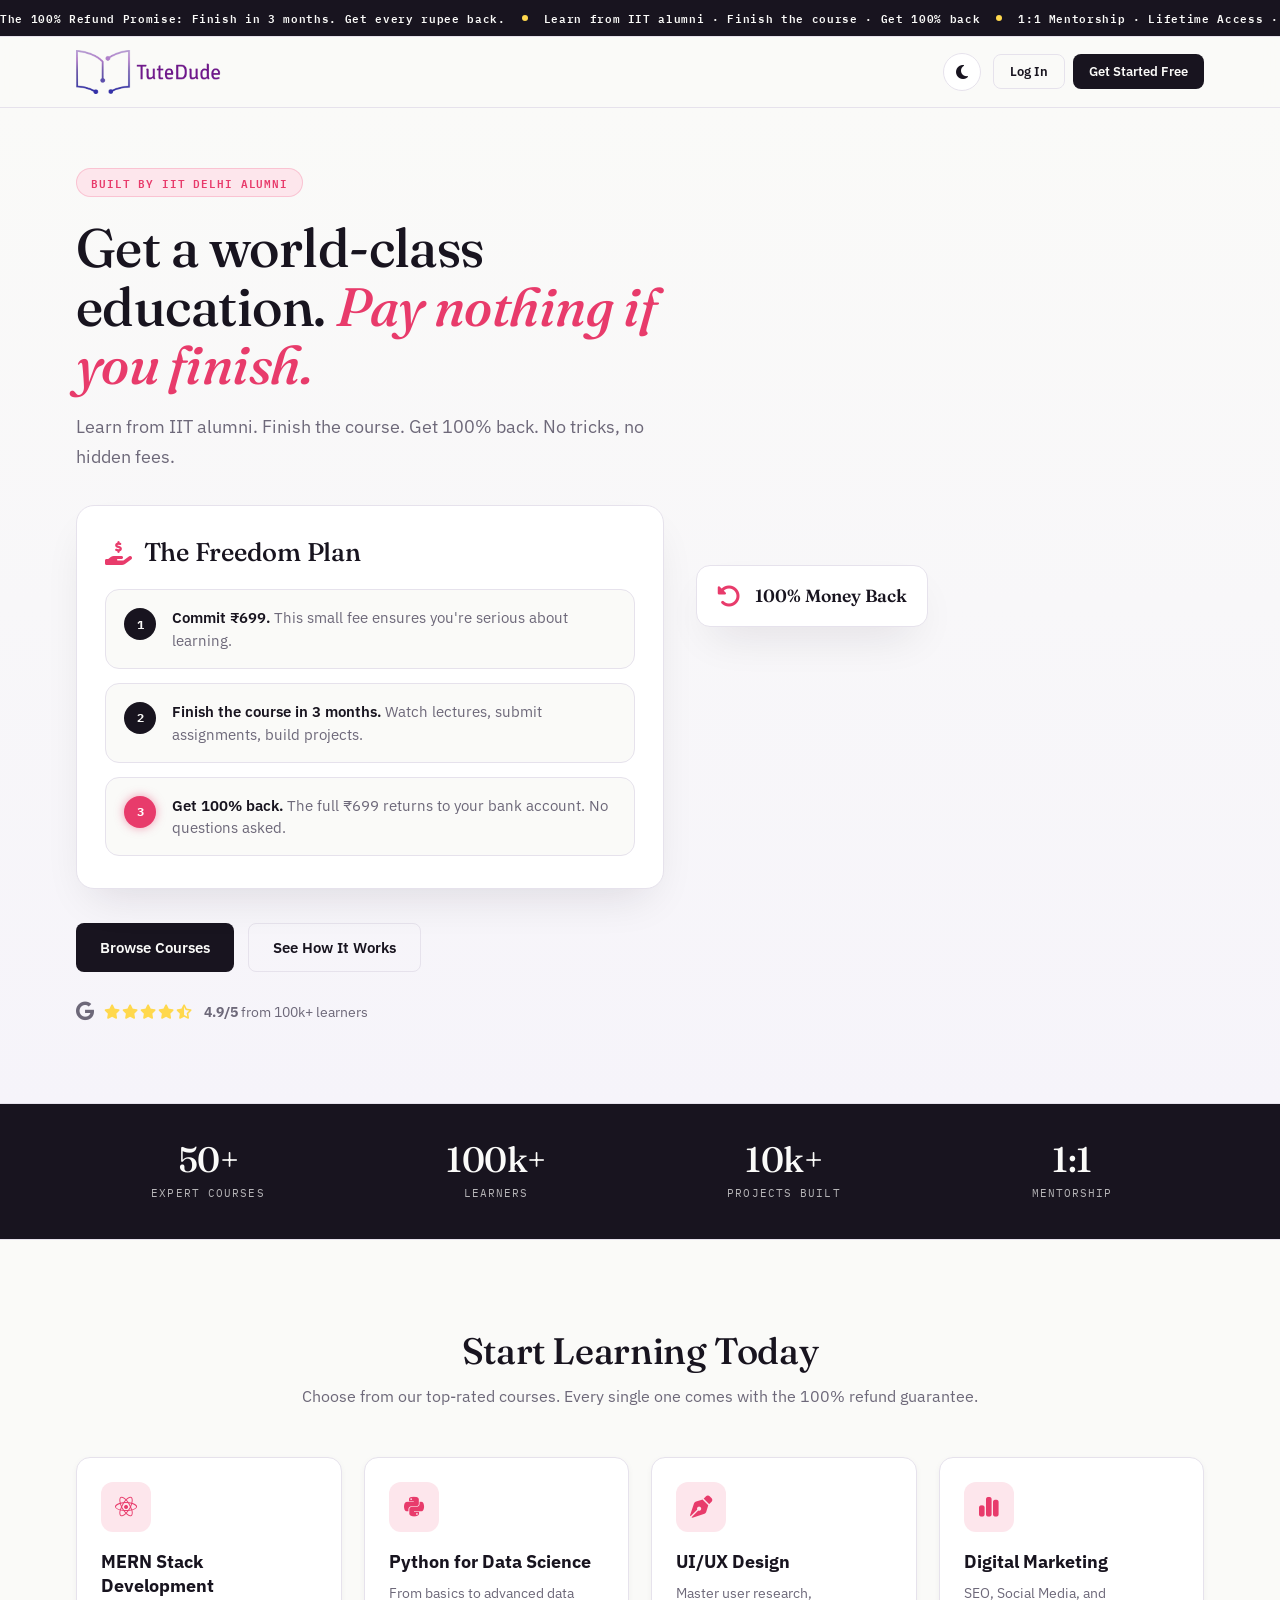
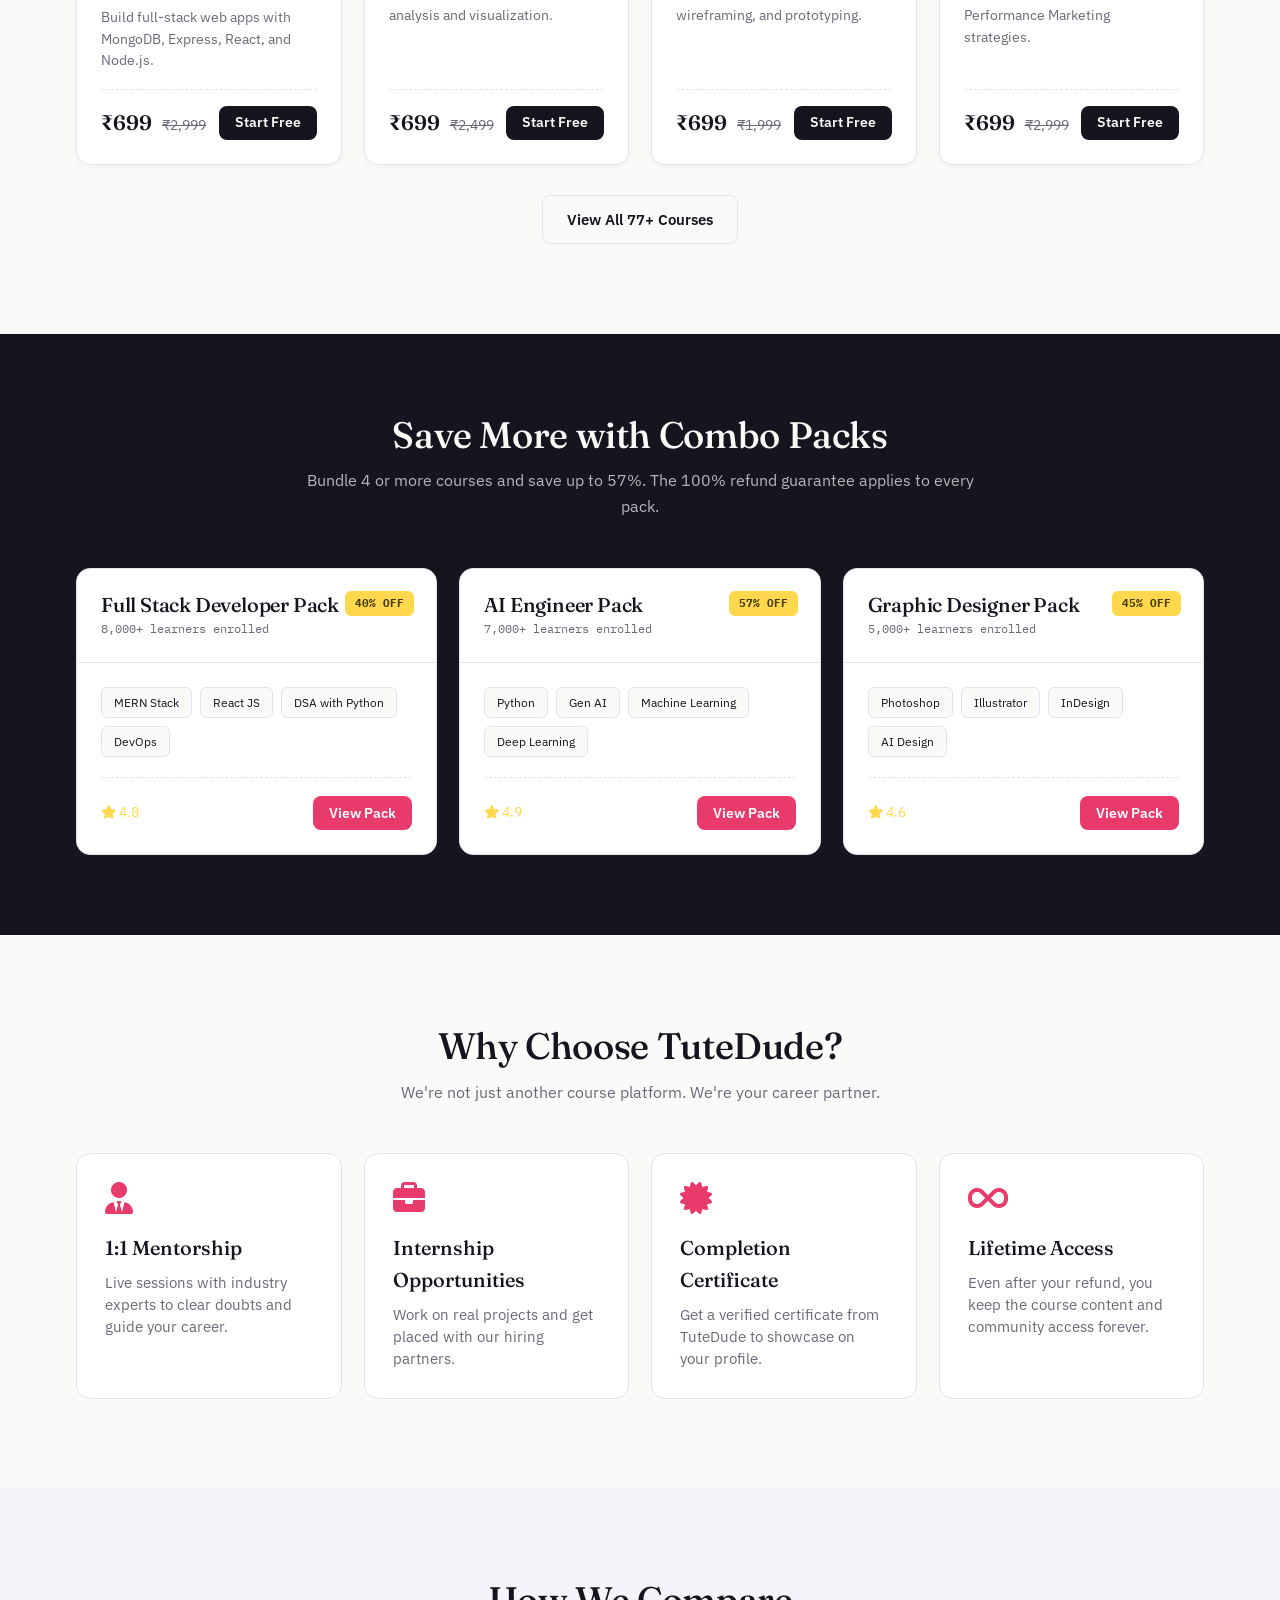
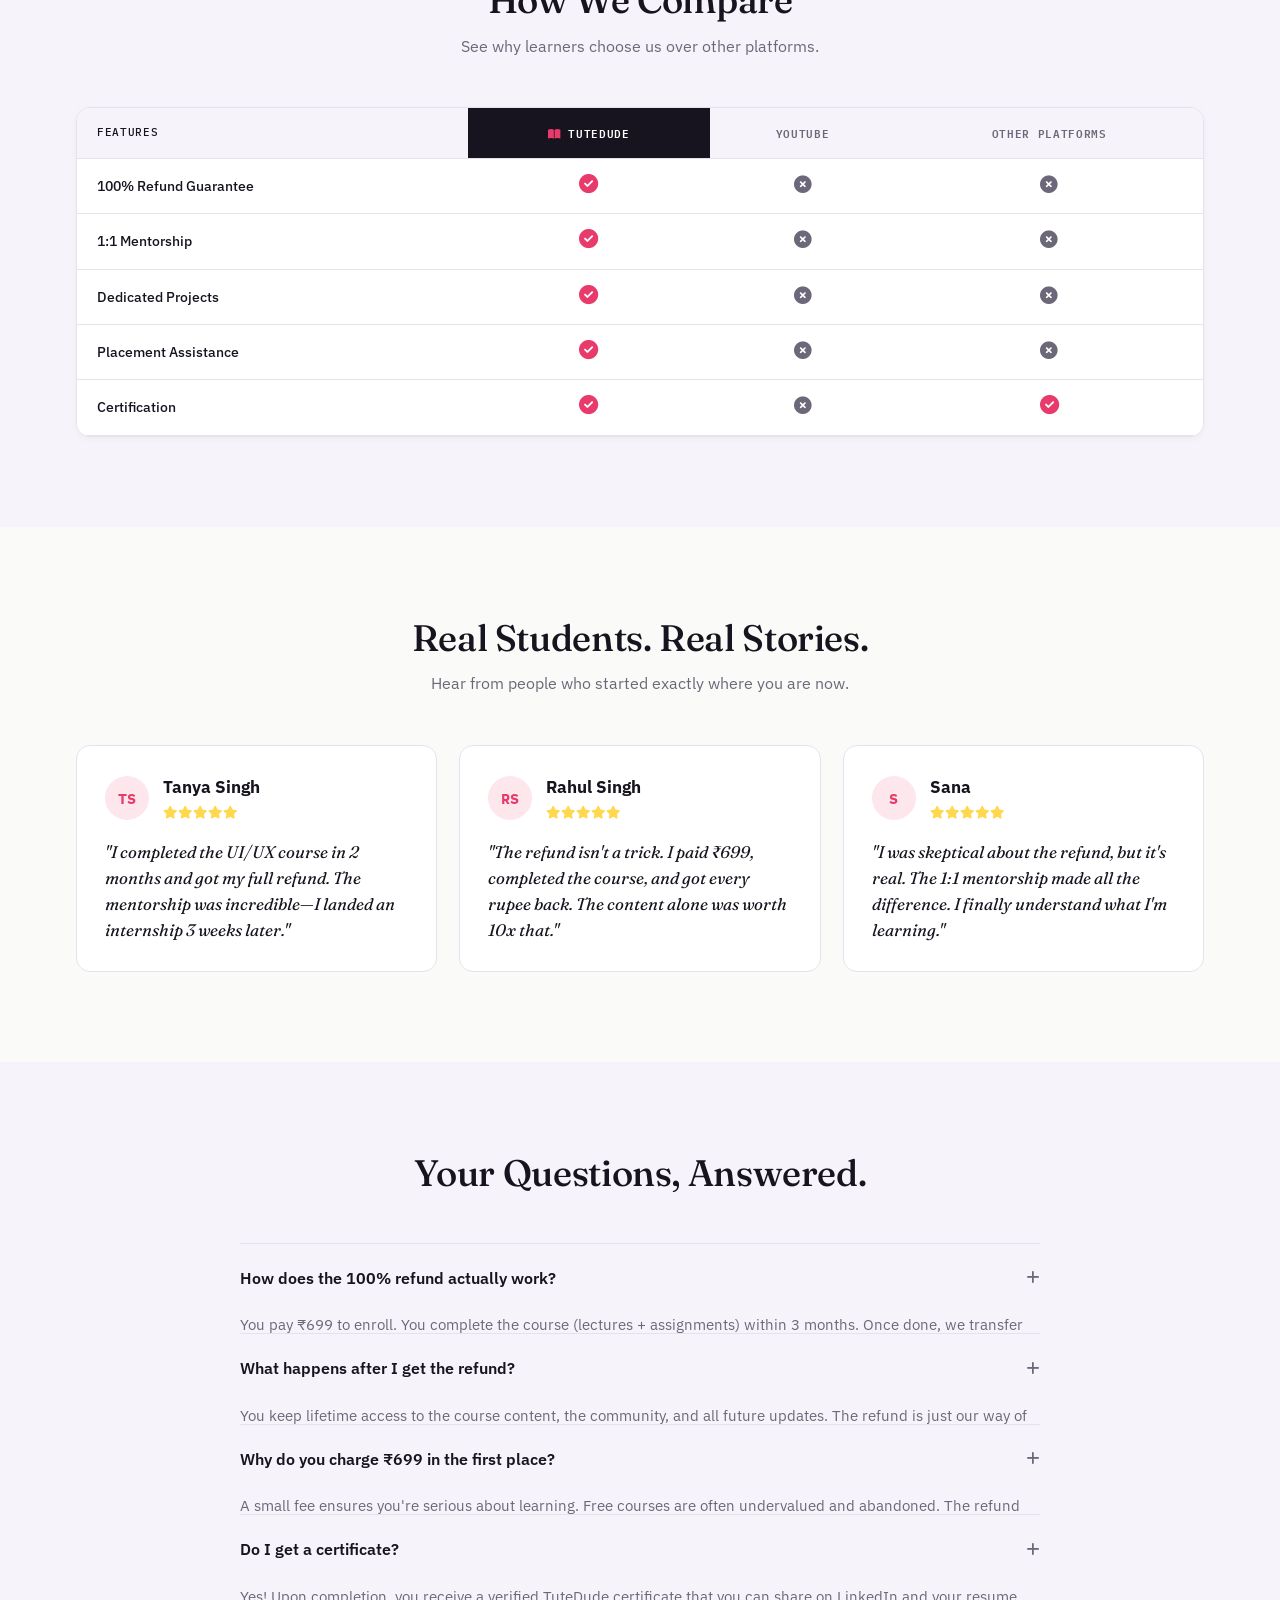
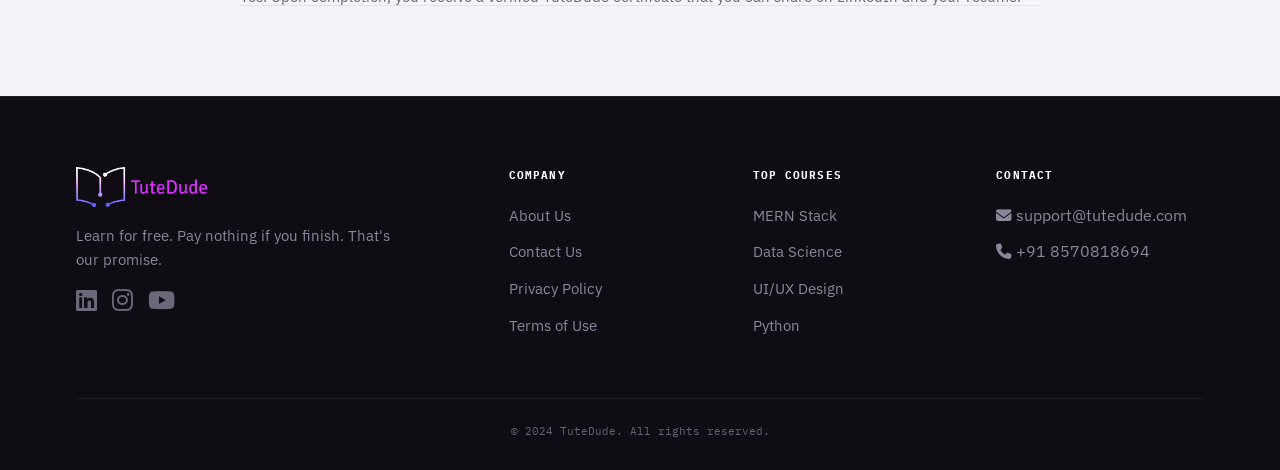
==== index.html @ 83e30b3d "update" ====
<!DOCTYPE html>
<html lang="en">
<head>
    <meta charset="UTF-8">
    <meta name="viewport" content="width=device-width, initial-scale=1.0">
    <title>TuteDude - Learn for Free. 100% Refund.</title>
    <script>
      (function(){
        var r = document.documentElement;
        var t = localStorage.getItem('theme');
        if (!t) t = matchMedia('(prefers-color-scheme: dark)').matches ? 'dark' : 'light';
        if (t === 'dark') r.setAttribute('data-theme','dark');
        r.style.colorScheme = t;
      })();
    </script>
    <link rel="preconnect" href="https://fonts.googleapis.com">
    <link rel="preconnect" href="https://fonts.gstatic.com" crossorigin>
    <link href="https://fonts.googleapis.com/css2?family=Fraunces:ital,opsz,wght@0,9..144,400;0,9..144,500;0,9..144,600;1,9..144,400&family=IBM+Plex+Mono:wght@400;500;600;700&family=IBM+Plex+Sans:wght@400;500;600;700&display=swap" rel="stylesheet">
    <link rel="stylesheet" href="https://cdnjs.cloudflare.com/ajax/libs/font-awesome/6.4.0/css/all.min.css">
    <link rel="stylesheet" href="style.css">
</head>
<body>

    <div class="top-bar">
        <div class="strip-track">
            <div class="strip-content">
                <span>The 100% Refund Promise: Finish in 3 months. Get every rupee back.</span>
                <span class="strip-dot"></span>
                <span>Learn from IIT alumni · Finish the course · Get 100% back</span>
                <span class="strip-dot"></span>
                <span>1:1 Mentorship · Lifetime Access · Verified Certificate</span>
                <span class="strip-dot"></span>
            </div>
            <div class="strip-content" aria-hidden="true">
                <span>The 100% Refund Promise: Finish in 3 months. Get every rupee back.</span>
                <span class="strip-dot"></span>
                <span>Learn from IIT alumni · Finish the course · Get 100% back</span>
                <span class="strip-dot"></span>
                <span>1:1 Mentorship · Lifetime Access · Verified Certificate</span>
                <span class="strip-dot"></span>
            </div>
        </div>
    </div>

    <header>
        <div class="container nav-container">
            <a href="index.html" class="logo" style="gap:0;padding:0;">
                <img src="TD_Logo-1.png" alt="TuteDude" style="height:44px;width:auto;object-fit:contain;display:block;">
            </a>
            <div class="nav-actions">
                <button class="theme-toggle" id="themeToggle" aria-label="Toggle theme"><i class="fa-solid fa-moon"></i></button>
                <div id="authButtons" style="display: flex; gap: 8px;">
                    <button class="btn btn-ghost" id="loginBtn" style="padding: 8px 16px; font-size: 0.8rem; width: auto;">Log In</button>
                    <button class="btn btn-primary" id="signupBtn" style="padding: 8px 16px; font-size: 0.8rem; width: auto;">Get Started Free</button>
                </div>
                <div class="user-profile" id="userProfile">
                    <div class="user-avatar">JD</div>
                    <button class="btn btn-outline" id="logoutBtn" style="padding: 6px 12px; font-size: 0.8rem; width: auto;">Logout</button>
                </div>
            </div>
        </div>
    </header>

    <section class="hero">
        <div class="container hero-grid">
            <div class="hero-content">
                <span class="hero-badge">Built by IIT Delhi alumni</span>
                <h1>Get a world-class education. <span>Pay nothing if you finish.</span></h1>
                <p class="hero-subtext">Learn from IIT alumni. Finish the course. Get 100% back. No tricks, no hidden fees.</p>

                <div class="refund-promise-box">
                    <h3><i class="fa-solid fa-hand-holding-dollar"></i> The Freedom Plan</h3>
                    <div class="refund-steps">
                        <div class="refund-step">
                            <div class="step-icon">1</div>
                            <p><strong>Commit ₹699.</strong> This small fee ensures you're serious about learning.</p>
                        </div>
                        <div class="refund-step">
                            <div class="step-icon">2</div>
                            <p><strong>Finish the course in 3 months.</strong> Watch lectures, submit assignments, build projects.</p>
                        </div>
                        <div class="refund-step">
                            <div class="step-icon">3</div>
                            <p><strong>Get 100% back.</strong> The full ₹699 returns to your bank account. No questions asked.</p>
                        </div>
                    </div>
                </div>

                <div class="hero-cta-group">
                    <a href="courses.html" class="btn btn-primary">Browse Courses</a>
                    <a href="#how-it-works" class="btn btn-ghost">See How It Works</a>
                </div>

                <div class="hero-trust">
                    <i class="fa-brands fa-google" style="font-size: 1.2rem;"></i>
                    <span class="stars"><i class="fa-solid fa-star"></i><i class="fa-solid fa-star"></i><i class="fa-solid fa-star"></i><i class="fa-solid fa-star"></i><i class="fa-solid fa-star-half-stroke"></i></span>
                    <span><strong>4.9/5</strong> from 100k+ learners</span>
                </div>
            </div>
            <div class="hero-visual">
                <img src="https://images.unsplash.com/photo-1522202176988-66273c2fd55f?ixlib=rb-4.0.3&auto=format&fit=crop&w=800&q=80" alt="Students learning">
                <div class="floating-card">
                    <i class="fa-solid fa-rotate-left"></i>
                    <span>100% Money Back</span>
                </div>
            </div>
        </div>
    </section>

    <section class="stats-bar">
        <div class="container stats-grid">
            <div class="stat-item"><h3>50+</h3><p>Expert Courses</p></div>
            <div class="stat-item"><h3>100k+</h3><p>Learners</p></div>
            <div class="stat-item"><h3>10k+</h3><p>Projects Built</p></div>
            <div class="stat-item"><h3>1:1</h3><p>Mentorship</p></div>
        </div>
    </section>

    <section class="section-padding" id="courses">
        <div class="container">
            <div class="section-header">
                <h2>Start Learning Today</h2>
                <p>Choose from our top-rated courses. Every single one comes with the 100% refund guarantee.</p>
            </div>
            <div class="courses-grid">
                <div class="course-card">
                    <div class="course-icon"><i class="fa-brands fa-react"></i></div>
                    <h4>MERN Stack Development</h4>
                    <p>Build full-stack web apps with MongoDB, Express, React, and Node.js.</p>
                    <div class="course-footer">
                        <div class="course-price">₹699 <span>₹2,999</span></div>
                        <a href="template.html?id=mern-stack" class="btn btn-primary" style="padding: 6px 16px; font-size: 0.85rem;">Start Free</a>
                    </div>
                </div>
                <div class="course-card">
                    <div class="course-icon"><i class="fa-brands fa-python"></i></div>
                    <h4>Python for Data Science</h4>
                    <p>From basics to advanced data analysis and visualization.</p>
                    <div class="course-footer">
                        <div class="course-price">₹699 <span>₹2,499</span></div>
                        <a href="template.html?id=python" class="btn btn-primary" style="padding: 6px 16px; font-size: 0.85rem;">Start Free</a>
                    </div>
                </div>
                <div class="course-card">
                    <div class="course-icon"><i class="fa-solid fa-pen-nib"></i></div>
                    <h4>UI/UX Design</h4>
                    <p>Master user research, wireframing, and prototyping.</p>
                    <div class="course-footer">
                        <div class="course-price">₹699 <span>₹1,999</span></div>
                        <a href="template.html?id=ui-ux-designing" class="btn btn-primary" style="padding: 6px 16px; font-size: 0.85rem;">Start Free</a>
                    </div>
                </div>
                <div class="course-card">
                    <div class="course-icon"><i class="fa-solid fa-chart-simple"></i></div>
                    <h4>Digital Marketing</h4>
                    <p>SEO, Social Media, and Performance Marketing strategies.</p>
                    <div class="course-footer">
                        <div class="course-price">₹699 <span>₹2,999</span></div>
                        <a href="template.html?id=digital-marketing" class="btn btn-primary" style="padding: 6px 16px; font-size: 0.85rem;">Start Free</a>
                    </div>
                </div>
            </div>
            <div style="text-align: center; margin-top: 30px;">
                <a href="courses.html" class="btn btn-outline">View All 77+ Courses</a>
            </div>
        </div>
    </section>

    <section class="combo-section">
        <div class="container">
            <div class="section-header">
                <h2>Save More with Combo Packs</h2>
                <p>Bundle 4 or more courses and save up to 57%. The 100% refund guarantee applies to every pack.</p>
            </div>
            <div class="combo-grid">
                <div class="combo-card">
                    <div class="combo-header">
                        <span class="combo-badge">40% OFF</span>
                        <h3>Full Stack Developer Pack</h3>
                        <p>8,000+ learners enrolled</p>
                    </div>
                    <div class="combo-body">
                        <div class="combo-features"><span>MERN Stack</span><span>React JS</span><span>DSA with Python</span><span>DevOps</span></div>
                        <div class="combo-footer">
                            <span style="color: var(--highlight); font-size: 0.85rem;"><i class="fa-solid fa-star"></i> 4.8</span>
                            <button class="btn btn-secondary" style="padding: 8px 16px; font-size: 0.85rem;">View Pack</button>
                        </div>
                    </div>
                </div>
                <div class="combo-card">
                    <div class="combo-header">
                        <span class="combo-badge">57% OFF</span>
                        <h3>AI Engineer Pack</h3>
                        <p>7,000+ learners enrolled</p>
                    </div>
                    <div class="combo-body">
                        <div class="combo-features"><span>Python</span><span>Gen AI</span><span>Machine Learning</span><span>Deep Learning</span></div>
                        <div class="combo-footer">
                            <span style="color: var(--highlight); font-size: 0.85rem;"><i class="fa-solid fa-star"></i> 4.9</span>
                            <button class="btn btn-secondary" style="padding: 8px 16px; font-size: 0.85rem;">View Pack</button>
                        </div>
                    </div>
                </div>
                <div class="combo-card">
                    <div class="combo-header">
                        <span class="combo-badge">45% OFF</span>
                        <h3>Graphic Designer Pack</h3>
                        <p>5,000+ learners enrolled</p>
                    </div>
                    <div class="combo-body">
                        <div class="combo-features"><span>Photoshop</span><span>Illustrator</span><span>InDesign</span><span>AI Design</span></div>
                        <div class="combo-footer">
                            <span style="color: var(--highlight); font-size: 0.85rem;"><i class="fa-solid fa-star"></i> 4.6</span>
                            <button class="btn btn-secondary" style="padding: 8px 16px; font-size: 0.85rem;">View Pack</button>
                        </div>
                    </div>
                </div>
            </div>
        </div>
    </section>

    <section class="section-padding">
        <div class="container">
            <div class="section-header">
                <h2>Why Choose TuteDude?</h2>
                <p>We're not just another course platform. We're your career partner.</p>
            </div>
            <div class="value-grid">
                <div class="value-card"><i class="fa-solid fa-user-tie"></i><h4>1:1 Mentorship</h4><p>Live sessions with industry experts to clear doubts and guide your career.</p></div>
                <div class="value-card"><i class="fa-solid fa-briefcase"></i><h4>Internship Opportunities</h4><p>Work on real projects and get placed with our hiring partners.</p></div>
                <div class="value-card"><i class="fa-solid fa-certificate"></i><h4>Completion Certificate</h4><p>Get a verified certificate from TuteDude to showcase on your profile.</p></div>
                <div class="value-card"><i class="fa-solid fa-infinity"></i><h4>Lifetime Access</h4><p>Even after your refund, you keep the course content and community access forever.</p></div>
            </div>
        </div>
    </section>

    <section class="section-padding" style="background-color: var(--bg-light);">
        <div class="container">
            <div class="section-header">
                <h2>How We Compare</h2>
                <p>See why learners choose us over other platforms.</p>
            </div>
            <div class="table-responsive">
                <table>
                    <thead>
                        <tr>
                            <th>Features</th>
                            <th class="th-featured"><i class="fa-solid fa-book-open"></i> TuteDude</th>
                            <th>YouTube</th>
                            <th>Other Platforms</th>
                        </tr>
                    </thead>
                    <tbody>
                        <tr><td>100% Refund Guarantee</td><td><i class="fa-solid fa-circle-check check-icon"></i></td><td><i class="fa-solid fa-circle-xmark cross-icon"></i></td><td><i class="fa-solid fa-circle-xmark cross-icon"></i></td></tr>
                        <tr><td>1:1 Mentorship</td><td><i class="fa-solid fa-circle-check check-icon"></i></td><td><i class="fa-solid fa-circle-xmark cross-icon"></i></td><td><i class="fa-solid fa-circle-xmark cross-icon"></i></td></tr>
                        <tr><td>Dedicated Projects</td><td><i class="fa-solid fa-circle-check check-icon"></i></td><td><i class="fa-solid fa-circle-xmark cross-icon"></i></td><td><i class="fa-solid fa-circle-xmark cross-icon"></i></td></tr>
                        <tr><td>Placement Assistance</td><td><i class="fa-solid fa-circle-check check-icon"></i></td><td><i class="fa-solid fa-circle-xmark cross-icon"></i></td><td><i class="fa-solid fa-circle-xmark cross-icon"></i></td></tr>
                        <tr><td>Certification</td><td><i class="fa-solid fa-circle-check check-icon"></i></td><td><i class="fa-solid fa-circle-xmark cross-icon"></i></td><td><i class="fa-solid fa-circle-check check-icon"></i></td></tr>
                    </tbody>
                </table>
            </div>
        </div>
    </section>

    <section class="section-padding">
        <div class="container">
            <div class="section-header">
                <h2>Real Students. Real Stories.</h2>
                <p>Hear from people who started exactly where you are now.</p>
            </div>
            <div class="testimonials-grid">
                <div class="testimonial-card">
                    <div class="testimonial-header">
                        <div class="testimonial-avatar">TS</div>
                        <div class="testimonial-info"><h5>Tanya Singh</h5><div class="stars"><i class="fa-solid fa-star"></i><i class="fa-solid fa-star"></i><i class="fa-solid fa-star"></i><i class="fa-solid fa-star"></i><i class="fa-solid fa-star"></i></div></div>
                    </div>
                    <p class="testimonial-text">"I completed the UI/UX course in 2 months and got my full refund. The mentorship was incredible—I landed an internship 3 weeks later."</p>
                </div>
                <div class="testimonial-card">
                    <div class="testimonial-header">
                        <div class="testimonial-avatar">RS</div>
                        <div class="testimonial-info"><h5>Rahul Singh</h5><div class="stars"><i class="fa-solid fa-star"></i><i class="fa-solid fa-star"></i><i class="fa-solid fa-star"></i><i class="fa-solid fa-star"></i><i class="fa-solid fa-star"></i></div></div>
                    </div>
                    <p class="testimonial-text">"The refund isn't a trick. I paid ₹699, completed the course, and got every rupee back. The content alone was worth 10x that."</p>
                </div>
                <div class="testimonial-card">
                    <div class="testimonial-header">
                        <div class="testimonial-avatar">S</div>
                        <div class="testimonial-info"><h5>Sana</h5><div class="stars"><i class="fa-solid fa-star"></i><i class="fa-solid fa-star"></i><i class="fa-solid fa-star"></i><i class="fa-solid fa-star"></i><i class="fa-solid fa-star"></i></div></div>
                    </div>
                    <p class="testimonial-text">"I was skeptical about the refund, but it's real. The 1:1 mentorship made all the difference. I finally understand what I'm learning."</p>
                </div>
            </div>
        </div>
    </section>

    <section class="section-padding" style="background-color: var(--bg-light);" id="how-it-works">
        <div class="container">
            <div class="section-header">
                <h2>Your Questions, Answered.</h2>
            </div>
            <div class="faq-container" style="max-width: 800px; margin: 0 auto;">
                <div class="faq-item">
                    <div class="faq-question">How does the 100% refund actually work? <i class="fa-solid fa-plus"></i></div>
                    <div class="faq-answer">You pay ₹699 to enroll. You complete the course (lectures + assignments) within 3 months. Once done, we transfer the full ₹699 back to your original payment method. No hidden conditions.</div>
                </div>
                <div class="faq-item">
                    <div class="faq-question">What happens after I get the refund? <i class="fa-solid fa-plus"></i></div>
                    <div class="faq-answer">You keep lifetime access to the course content, the community, and all future updates. The refund is just our way of rewarding your commitment.</div>
                </div>
                <div class="faq-item">
                    <div class="faq-question">Why do you charge ₹699 in the first place? <i class="fa-solid fa-plus"></i></div>
                    <div class="faq-answer">A small fee ensures you're serious about learning. Free courses are often undervalued and abandoned. The refund removes the financial risk while keeping you committed.</div>
                </div>
                <div class="faq-item">
                    <div class="faq-question">Do I get a certificate? <i class="fa-solid fa-plus"></i></div>
                    <div class="faq-answer">Yes! Upon completion, you receive a verified TuteDude certificate that you can share on LinkedIn and your resume.</div>
                </div>
            </div>
        </div>
    </section>

    <footer>
        <div class="container">
            <div class="footer-grid">
                <div class="footer-brand">
                    <div class="logo" style="margin-bottom:10px;gap:0;padding:0;">
                        <img src="TD_Logo-1.png" alt="TuteDude" style="height:40px;width:auto;object-fit:contain;display:block;">
                    </div>
                    <p>Learn for free. Pay nothing if you finish. That's our promise.</p>
                    <div style="display: flex; gap: 15px; margin-top: 15px;">
                        <a href="#"><i class="fa-brands fa-linkedin" style="font-size: 1.5rem; color: var(--text-grey);"></i></a>
                        <a href="#"><i class="fa-brands fa-instagram" style="font-size: 1.5rem; color: var(--text-grey);"></i></a>
                        <a href="#"><i class="fa-brands fa-youtube" style="font-size: 1.5rem; color: var(--text-grey);"></i></a>
                    </div>
                </div>
                <div class="footer-links">
                    <h4>Company</h4>
                    <ul><li><a href="#">About Us</a></li><li><a href="#">Contact Us</a></li><li><a href="#">Privacy Policy</a></li><li><a href="#">Terms of Use</a></li></ul>
                </div>
                <div class="footer-links">
                    <h4>Top Courses</h4>
                    <ul><li><a href="#">MERN Stack</a></li><li><a href="#">Data Science</a></li><li><a href="#">UI/UX Design</a></li><li><a href="#">Python</a></li></ul>
                </div>
                <div class="footer-links">
                    <h4>Contact</h4>
                    <ul><li><i class="fa-solid fa-envelope"></i> support@tutedude.com</li><li><i class="fa-solid fa-phone"></i> +91 8570818694</li></ul>
                </div>
            </div>
            <div class="footer-bottom">&copy; 2024 TuteDude. All rights reserved.</div>
        </div>
    </footer>

    <div class="modal-overlay" id="loginModal">
        <div class="modal-content">
            <button class="modal-close" id="modalClose"><i class="fa-solid fa-xmark"></i></button>
            <h2>Welcome Back</h2>
            <form id="loginForm">
                <div class="form-group"><label>Email</label><input type="email" placeholder="you@example.com" required></div>
                <div class="form-group"><label>Password</label><input type="password" placeholder="••••••••" required></div>
                <button type="submit" class="btn btn-primary">Log In</button>
            </form>
        </div>
    </div>

    <script src="script.js"></script>
</body>
</html>
---- style.css ----
/* ============================================================
   TUTEDUDE UNIFIED DESIGN SYSTEM
   Editorial Elegance · Modern Precision · Vibrant Accent
   ============================================================ */

@import url('https://fonts.googleapis.com/css2?family=Fraunces:ital,opsz,wght@0,9..144,400;0,9..144,500;0,9..144,600;1,9..144,400&family=IBM+Plex+Mono:wght@400;500;600;700&family=IBM+Plex+Sans:wght@400;500;600;700&display=swap');

/* ---------- DESIGN TOKENS ---------- */
:root {
    color-scheme: light;

    /* Main Palette */
    --ink: #18141f;
    --ink-soft: #6d6879;
    --canvas: #fafaf8;
    --panel: #ffffff;
    --line: #e6e2ec;
    --accent: #e83b6b;
    --accent-soft: #fde6ec;
    --accent-hover: #d22858;
    --highlight: #ffd84d;
    --highlight-ink: #463a04;

    /* Featured column in comparison table — stays dark in both themes */
    --thead-feature-bg: #18141f;
    --thead-feature-fg: #ffffff;

    /* Secondary accents */
    --green: #1b8a4f;
    --green-soft: #eafaf1;
    --red: #c94b4b;

    /* Typography */
    --serif: 'Fraunces', Georgia, serif;
    --sans: 'IBM Plex Sans', system-ui, -apple-system, sans-serif;
    --mono: 'IBM Plex Mono', ui-monospace, monospace;

    /* Backwards-compatible aliases */
    --brand-primary: var(--ink);
    --brand-primary-light: #f4f1f8;
    --brand-primary-hover: #2b2438;
    --brand-accent: var(--accent);
    --brand-accent-hover: var(--accent-hover);
    --brand-success: var(--green);
    --brand-success-bg: var(--green-soft);

    --text-primary: var(--ink);
    --text-dark: var(--ink);
    --text-grey: var(--ink-soft);
    --bg-main: var(--canvas);
    --bg-light: #f6f4fa;
    --bg-card: var(--panel);
    --border-color: var(--line);

    /* Radius & Shadows */
    --radius-sm: 8px;
    --radius-md: 14px;
    --radius-lg: 18px;
    --shadow-sm: 0 2px 6px rgba(24, 20, 31, 0.04);
    --shadow-md: 0 10px 25px -10px rgba(24, 20, 31, 0.08);
    --shadow-lg: 0 20px 45px -15px rgba(24, 20, 31, 0.12);

    --h1-size: 2.5rem;
    --h2-size: 2rem;
    --h3-size: 1.3rem;
    --body-size: 15.5px;
    --small-size: 0.85rem;
    --section-padding: 80px 0;
    --container-padding: 24px;
    --transition: all 0.2s cubic-bezier(0.16, 1, 0.3, 1);
}

[data-theme="dark"] {
    color-scheme: dark;

    --ink: #f2eff7;
    --ink-soft: #9c96aa;
    --canvas: #0f0c14;
    --panel: #18141f;
    --line: #2b2538;
    --accent: #e83b6b;
    --accent-soft: rgba(232, 59, 107, 0.15);
    --accent-hover: #f25280;
    --highlight: #ffd84d;
    --highlight-ink: #ffffff;

    --thead-feature-bg: #2b2538;
    --thead-feature-fg: #f2eff7;

    --brand-primary: #f2eff7;
    --brand-primary-light: #221a2c;
    --brand-primary-hover: #ffffff;

    --text-dark: #f2eff7;
    --text-grey: #9c96aa;
    --bg-main: #0f0c14;
    --bg-light: #1a1527;
    --bg-card: #18141f;
    --border-color: #2b2538;
    --brand-success-bg: #142a1e;
    --brand-success: #4caf50;

    --shadow-sm: 0 2px 6px rgba(0, 0, 0, 0.3);
    --shadow-md: 0 10px 25px -10px rgba(0, 0, 0, 0.45);
    --shadow-lg: 0 20px 45px -15px rgba(0, 0, 0, 0.55);
}

/* =========================================
   RESETS & BASE
   ========================================= */
* { margin: 0; padding: 0; box-sizing: border-box; -webkit-tap-highlight-color: transparent; }
html { scroll-behavior: smooth; }
body {
    font-family: var(--sans);
    background-color: var(--canvas);
    color: var(--ink);
    font-size: var(--body-size);
    line-height: 1.6;
    transition: background-color 0.3s, color 0.3s;
    overflow-x: hidden;
    -webkit-font-smoothing: antialiased;
}

h1, h2, h3 {
    font-family: var(--serif);
    color: var(--ink);
    line-height: 1.15;
    letter-spacing: -0.01em;
    font-weight: 500;
}
h1 { font-size: var(--h1-size); margin-bottom: 16px; }
h2 { font-size: var(--h2-size); margin-bottom: 14px; }
h3 { font-size: var(--h3-size); margin-bottom: 8px; }
h4, h5, h6 { font-family: var(--sans); font-weight: 700; color: var(--ink); }
a { text-decoration: none; color: inherit; transition: var(--transition); }
ul { list-style: none; }
img { max-width: 100%; }

.container { width: 100%; padding: 0 var(--container-padding); margin: 0 auto; max-width: 1200px; }
.section-padding { padding: var(--section-padding); }
.section-header { text-align: center; margin-bottom: 48px; max-width: 680px; margin-left: auto; margin-right: auto; }
.section-header h2 { margin-bottom: 12px; }
.section-header p { color: var(--ink-soft); font-size: 16px; }

/* =========================================
   BUTTONS
   ========================================= */
.btn {
    display: inline-flex;
    align-items: center;
    justify-content: center;
    padding: 12px 24px;
    border-radius: var(--radius-sm);
    font-weight: 600;
    font-family: var(--sans);
    cursor: pointer;
    border: none;
    transition: var(--transition);
    gap: 8px;
    font-size: 14.5px;
    text-align: center;
}
.btn-primary {
    background-color: var(--ink);
    color: var(--canvas);
}
.btn-primary:hover {
    background-color: var(--accent);
    color: #ffffff;
    transform: translateY(-2px);
    box-shadow: 0 6px 18px rgba(232, 59, 107, 0.3);
}
.btn-secondary { background-color: var(--accent); color: #ffffff; }
.btn-secondary:hover {
    background-color: var(--accent-hover);
    transform: translateY(-2px);
    box-shadow: 0 6px 18px rgba(232, 59, 107, 0.35);
}
.btn-outline {
    background-color: transparent;
    color: var(--ink);
    border: 1.5px solid var(--line);
}
.btn-outline:hover {
    border-color: var(--ink);
    background-color: var(--panel);
    transform: translateY(-2px);
}
.btn-ghost {
    background-color: transparent;
    color: var(--ink);
    border: 1px solid var(--line);
}
.btn-ghost:hover {
    background-color: var(--bg-light);
    border-color: var(--ink-soft);
}

/* =========================================
   TOP MARQUEE STRIP
   ========================================= */
.top-bar {
    background-color: var(--ink);
    color: var(--canvas);
    padding: 9px 0;
    font-family: var(--mono);
    font-size: 11px;
    font-weight: 600;
    letter-spacing: 0.06em;
    overflow: hidden;
    white-space: nowrap;
    position: relative;
    border-bottom: 1px solid var(--line);
}
.strip-track {
    display: flex;
    width: max-content;
    animation: stripRun 28s linear infinite;
}
.top-bar:hover .strip-track { animation-play-state: paused; }
@keyframes stripRun {
    0% { transform: translateX(0); }
    100% { transform: translateX(-50%); }
}
.strip-content { display: flex; align-items: center; gap: 16px; padding-right: 16px; }
.strip-dot {
    width: 6px; height: 6px;
    border-radius: 50%;
    background-color: var(--highlight);
    display: inline-block;
}

/* =========================================
   HEADER & NAVIGATION
   ========================================= */
header {
    background-color: color-mix(in srgb, var(--canvas) 88%, transparent);
    backdrop-filter: blur(14px);
    -webkit-backdrop-filter: blur(14px);
    border-bottom: 1px solid var(--line);
    position: sticky;
    top: 0;
    z-index: 1000;
}
.nav-container {
    display: flex;
    justify-content: space-between;
    align-items: center;
    height: 70px;
}
.logo {
    display: flex;
    align-items: center;
    gap: 10px;
    font-family: var(--serif);
    font-weight: 600;
    font-size: 1.55rem;
    color: var(--ink);
    letter-spacing: -0.01em;
}
.logo i { color: var(--accent); font-size: 1.4rem; }
.logo img { transition: filter 0.3s ease; }
[data-theme="dark"] .logo img { filter: brightness(2) saturate(0.9); }

.nav-actions { display: flex; align-items: center; gap: 12px; }
.theme-toggle {
    background: var(--panel);
    border: 1px solid var(--line);
    color: var(--ink);
    font-size: 1rem;
    cursor: pointer;
    width: 38px; height: 38px;
    border-radius: 50%;
    display: flex;
    align-items: center;
    justify-content: center;
    transition: var(--transition);
}
.theme-toggle:hover { border-color: var(--ink); transform: rotate(15deg); }
#authButtons { display: flex; gap: 8px; }
.user-profile { display: none; align-items: center; gap: 10px; cursor: pointer; }
.user-avatar {
    width: 36px; height: 36px;
    border-radius: 50%;
    background-color: var(--accent-soft);
    color: var(--accent);
    display: flex;
    align-items: center;
    justify-content: center;
    font-family: var(--mono);
    font-weight: 700;
    font-size: 0.85rem;
}

/* =========================================
   HERO SECTION
   ========================================= */
.hero {
    padding: 60px 0 80px;
    background: linear-gradient(180deg, var(--canvas) 0%, var(--bg-light) 100%);
    position: relative;
}
.hero-badge {
    display: inline-flex;
    align-items: center;
    gap: 8px;
    background-color: var(--accent-soft);
    border: 1px solid color-mix(in srgb, var(--accent) 20%, transparent);
    padding: 5px 14px;
    border-radius: 999px;
    font-family: var(--mono);
    font-size: 11px;
    font-weight: 600;
    color: var(--accent);
    margin-bottom: 22px;
    letter-spacing: 0.08em;
    text-transform: uppercase;
}
.hero h1 {
    font-size: clamp(32px, 4.4vw, 54px);
    margin-bottom: 18px;
    color: var(--ink);
    line-height: 1.08;
}
.hero h1 span { color: var(--accent); font-style: italic; }
.hero-subtext {
    font-size: 1.15rem;
    color: var(--ink-soft);
    margin-bottom: 34px;
    max-width: 580px;
}

/* =========================================
   REFUND PROMISE BOX
   ========================================= */
.refund-promise-box {
    background-color: var(--panel);
    border: 1px solid var(--line);
    border-radius: var(--radius-lg);
    padding: 32px 28px;
    margin-bottom: 34px;
    box-shadow: var(--shadow-lg);
    position: relative;
}
.refund-promise-box h3 {
    color: var(--ink);
    font-family: var(--serif);
    font-size: 1.6rem;
    margin-bottom: 22px;
    display: flex;
    align-items: center;
    gap: 12px;
}
.refund-promise-box h3 i { color: var(--accent); font-size: 1.5rem; }
.refund-steps { display: flex; flex-direction: column; gap: 14px; }
.refund-step {
    display: flex;
    align-items: flex-start;
    gap: 16px;
    background-color: var(--canvas);
    padding: 16px 18px;
    border-radius: var(--radius-md);
    border: 1px solid var(--line);
    transition: var(--transition);
}
.refund-step:hover { transform: translateX(4px); border-color: var(--ink-soft); }
.refund-step .step-icon {
    background-color: var(--ink);
    color: var(--canvas);
    width: 32px; height: 32px;
    border-radius: 50%;
    display: flex;
    align-items: center;
    justify-content: center;
    font-family: var(--mono);
    font-size: 12px;
    font-weight: 700;
    flex-shrink: 0;
    margin-top: 2px;
}
.refund-step:last-child .step-icon {
    background-color: var(--accent);
    color: #fff;
    box-shadow: 0 0 10px color-mix(in srgb, var(--accent) 50%, transparent);
}
.refund-step p { font-size: 0.95rem; color: var(--ink-soft); line-height: 1.5; margin: 0; }
.refund-step strong { color: var(--ink); font-weight: 600; }

.hero-cta-group { display: flex; gap: 14px; margin-bottom: 28px; flex-wrap: wrap; }
.hero-trust {
    display: flex;
    align-items: center;
    gap: 10px;
    font-size: 0.9rem;
    color: var(--ink-soft);
    flex-wrap: wrap;
}
.hero-trust .stars { color: var(--highlight); letter-spacing: 2px; }

.hero-visual { position: relative; border-radius: var(--radius-lg); }
.hero-visual img {
    width: 100%;
    border-radius: var(--radius-lg);
    box-shadow: var(--shadow-lg);
    object-fit: cover;
    height: 360px;
    border: 1px solid var(--line);
}
.floating-card {
    background-color: var(--panel);
    border-radius: var(--radius-md);
    padding: 16px 20px;
    box-shadow: var(--shadow-lg);
    border: 1px solid var(--line);
    display: flex;
    align-items: center;
    gap: 14px;
    position: absolute;
    bottom: -18px;
    left: -18px;
}
.floating-card i { color: var(--accent); font-size: 1.5rem; }
.floating-card span { font-family: var(--serif); font-weight: 600; font-size: 1.1rem; color: var(--ink); }

/* =========================================
   STATS BAR
   ========================================= */
.stats-bar {
    background-color: var(--ink);
    color: var(--canvas);
    padding: 36px 0;
    border-top: 1px solid var(--line);
    border-bottom: 1px solid var(--line);
}
.stats-grid { display: grid; grid-template-columns: repeat(2, 1fr); gap: 24px; text-align: center; }
.stat-item h3 {
    font-family: var(--serif);
    font-size: 2.4rem;
    color: var(--canvas);
    margin-bottom: 4px;
    font-weight: 500;
}
.stat-item p {
    font-family: var(--mono);
    font-size: 11px;
    color: color-mix(in srgb, var(--canvas) 70%, transparent);
    text-transform: uppercase;
    letter-spacing: 0.1em;
}

/* =========================================
   SEARCH & FILTER
   ========================================= */
.search-filter { display: flex; flex-direction: column; gap: 18px; margin-bottom: 36px; }
.search-bar {
    width: 100%;
    position: relative;
    max-width: 600px;
    margin: 0 auto;
}
.search-bar input {
    width: 100%;
    padding: 14px 22px;
    padding-right: 52px;
    border-radius: 999px;
    border: 1px solid var(--line);
    background-color: var(--panel);
    color: var(--ink);
    font-family: var(--sans);
    font-size: 15px;
    outline: none;
    transition: var(--transition);
}
.search-bar input:focus {
    border-color: var(--accent);
    box-shadow: 0 0 0 3px var(--accent-soft);
}
.search-bar button {
    position: absolute;
    right: 7px; top: 50%;
    transform: translateY(-50%);
    background-color: var(--ink);
    color: var(--canvas);
    border: none;
    width: 38px; height: 38px;
    border-radius: 50%;
    cursor: pointer;
    transition: var(--transition);
}
.search-bar button:hover { background-color: var(--accent); color: #fff; }

.filter-tabs {
    display: flex;
    gap: 10px;
    overflow-x: auto;
    padding-bottom: 8px;
    justify-content: center;
    scrollbar-width: none;
}
.filter-tabs::-webkit-scrollbar { display: none; }
.filter-tab {
    padding: 8px 18px;
    border-radius: 999px;
    border: 1px solid var(--line);
    background: var(--panel);
    color: var(--ink-soft);
    font-family: var(--mono);
    font-size: 12px;
    font-weight: 600;
    cursor: pointer;
    white-space: nowrap;
    transition: var(--transition);
}
.filter-tab.active, .filter-tab:hover {
    background-color: var(--ink);
    color: var(--canvas);
    border-color: var(--ink);
}

/* =========================================
   COURSE CARDS
   ========================================= */
.courses-grid { display: grid; grid-template-columns: 1fr; gap: 22px; }
.course-card {
    background-color: var(--panel);
    border: 1px solid var(--line);
    border-radius: var(--radius-md);
    padding: 24px;
    display: flex;
    flex-direction: column;
    transition: var(--transition);
    box-shadow: var(--shadow-sm);
    position: relative;
}
.course-card:hover {
    transform: translateY(-4px);
    box-shadow: var(--shadow-lg);
    border-color: var(--ink-soft);
}
.course-icon {
    width: 50px; height: 50px;
    background-color: var(--accent-soft);
    border-radius: 12px;
    display: flex;
    align-items: center;
    justify-content: center;
    font-size: 1.4rem;
    color: var(--accent);
    margin-bottom: 18px;
}
.course-card h4 { font-size: 1.15rem; margin-bottom: 8px; line-height: 1.3; }
.course-card p {
    font-size: 0.9rem;
    color: var(--ink-soft);
    margin-bottom: 18px;
    flex-grow: 1;
    line-height: 1.5;
}
.course-meta {
    display: flex;
    gap: 14px;
    font-family: var(--mono);
    font-size: 11px;
    color: var(--ink-soft);
    margin-bottom: 18px;
}
.course-footer {
    display: flex;
    justify-content: space-between;
    align-items: center;
    border-top: 1px dashed var(--line);
    padding-top: 16px;
    margin-top: auto;
}
.course-price {
    font-family: var(--serif);
    font-weight: 600;
    font-size: 1.3rem;
    color: var(--ink);
}
.course-price span {
    font-family: var(--sans);
    font-size: 0.85rem;
    color: var(--ink-soft);
    text-decoration: line-through;
    font-weight: 400;
    margin-left: 6px;
}

/* =========================================
   COMBO PACKS
   ========================================= */
.combo-section {
    background-color: var(--ink);
    color: var(--canvas);
    padding: 80px 0;
}
.combo-section .section-header h2 { color: var(--canvas); }
.combo-section .section-header p { color: color-mix(in srgb, var(--canvas) 70%, transparent); }
.combo-grid { display: grid; grid-template-columns: 1fr; gap: 22px; }
.combo-card {
    background-color: var(--panel);
    color: var(--ink);
    border-radius: var(--radius-md);
    overflow: hidden;
    border: 1px solid var(--line);
    transition: var(--transition);
}
.combo-card:hover {
    transform: translateY(-4px);
    box-shadow: var(--shadow-lg);
}
.combo-header {
    padding: 24px;
    border-bottom: 1px solid var(--line);
    position: relative;
}
.combo-badge {
    position: absolute;
    top: 22px; right: 22px;
    background-color: var(--highlight);
    color: var(--highlight-ink);
    padding: 4px 10px;
    border-radius: 6px;
    font-family: var(--mono);
    font-size: 11px;
    font-weight: 700;
}
.combo-header h3 { font-size: 1.25rem; margin-bottom: 4px; color: var(--ink); }
.combo-header p { font-family: var(--mono); font-size: 11.5px; color: var(--ink-soft); margin: 0; }
.combo-body { padding: 24px; }
.combo-features { display: flex; flex-wrap: wrap; gap: 8px; margin-bottom: 20px; }
.combo-features span {
    background-color: var(--canvas);
    padding: 5px 12px;
    border-radius: 6px;
    font-size: 12px;
    color: var(--ink);
    border: 1px solid var(--line);
}
.combo-footer {
    display: flex;
    justify-content: space-between;
    align-items: center;
    border-top: 1px dashed var(--line);
    padding-top: 18px;
}

/* =========================================
   VALUE PROPS
   ========================================= */
.value-grid { display: grid; grid-template-columns: 1fr; gap: 22px; }
.value-card {
    background-color: var(--panel);
    border: 1px solid var(--line);
    border-radius: var(--radius-md);
    padding: 28px;
    text-align: left;
    transition: var(--transition);
}
.value-card:hover {
    border-color: var(--ink-soft);
    transform: translateY(-2px);
    box-shadow: var(--shadow-md);
}
.value-card i {
    font-size: 2rem;
    color: var(--accent);
    margin-bottom: 18px;
    display: block;
}
.value-card h4 {
    font-family: var(--serif);
    font-size: 1.25rem;
    font-weight: 500;
    margin-bottom: 8px;
    color: var(--ink);
}
.value-card p { font-size: 0.92rem; color: var(--ink-soft); line-height: 1.5; }

/* =========================================
   COMPARISON TABLE
   ========================================= */
.table-responsive {
    overflow-x: auto;
    margin-top: 24px;
    border-radius: var(--radius-md);
    border: 1px solid var(--line);
    background-color: var(--panel);
    box-shadow: var(--shadow-sm);
}
table { width: 100%; border-collapse: collapse; min-width: 540px; }
th, td {
    padding: 16px 20px;
    text-align: center;
    border-bottom: 1px solid var(--line);
    font-size: 14px;
    color: var(--ink);
}
th {
    background-color: var(--bg-light);
    font-family: var(--mono);
    font-size: 11px;
    font-weight: 600;
    color: var(--ink-soft);
    text-transform: uppercase;
    letter-spacing: 0.06em;
}
td:first-child, th:first-child { text-align: left; font-weight: 500; color: var(--ink); }

/* Featured column — explicit colors that stay readable in both themes */
.table-responsive table th.th-featured {
    background-color: var(--thead-feature-bg);
    color: var(--thead-feature-fg);
}
.table-responsive table th.th-featured i { color: var(--accent); }

.check-icon { color: var(--accent); font-size: 1.2rem; }
.cross-icon { color: var(--ink-soft); font-size: 1.1rem; }

tbody tr { background-color: var(--panel); transition: background-color 0.15s; }
tbody tr:hover { background-color: var(--bg-light); }

/* =========================================
   TESTIMONIALS
   ========================================= */
.testimonials-grid { display: flex; flex-direction: column; gap: 22px; }
.testimonial-card {
    background-color: var(--panel);
    border: 1px solid var(--line);
    border-radius: var(--radius-md);
    padding: 28px;
    transition: var(--transition);
}
.testimonial-card:hover {
    border-color: var(--ink-soft);
    transform: translateY(-2px);
    box-shadow: var(--shadow-md);
}
.testimonial-header { display: flex; align-items: center; gap: 14px; margin-bottom: 16px; }
.testimonial-avatar {
    width: 44px; height: 44px;
    border-radius: 50%;
    background-color: var(--accent-soft);
    color: var(--accent);
    display: flex;
    align-items: center;
    justify-content: center;
    font-family: var(--mono);
    font-weight: 700;
    font-size: 0.95rem;
}
.testimonial-info h5 { font-size: 1.05rem; margin-bottom: 2px; color: var(--ink); }
.testimonial-info .stars { color: var(--highlight); font-size: 0.8rem; letter-spacing: 1px; }
.testimonial-text {
    font-family: var(--serif);
    font-size: 1.05rem;
    color: var(--ink);
    font-style: italic;
    line-height: 1.55;
}

/* =========================================
   FAQ
   ========================================= */
.faq-container { max-width: 820px; margin: 0 auto; }
.faq-item { border-top: 1px solid var(--line); overflow: hidden; background: transparent; }
.faq-item:last-child { border-bottom: 1px solid var(--line); }
.faq-question {
    padding: 22px 0;
    display: flex;
    justify-content: space-between;
    align-items: center;
    cursor: pointer;
    font-weight: 600;
    font-family: var(--sans);
    font-size: 16px;
    color: var(--ink);
}
.faq-question i { transition: transform 0.2s ease; color: var(--ink-soft); font-size: 0.9rem; }
.faq-answer {
    padding: 0 0 20px 0;
    max-height: 0;
    overflow: hidden;
    transition: max-height 0.3s ease, padding 0.3s ease;
    color: var(--ink-soft);
    font-size: 15px;
    line-height: 1.6;
}
.faq-item.active .faq-answer { max-height: 300px; }
.faq-item.active .faq-question i { transform: rotate(45deg); color: var(--accent); }

/* =========================================
   FOOTER
   ========================================= */
footer {
    background-color: #0f0c14;
    color: #8b869a;
    border-top: 1px solid #1f1b29;
    padding: 70px 0 30px;
}
.footer-grid {
    display: flex;
    flex-direction: column;
    gap: 36px;
    margin-bottom: 48px;
}
.footer-brand .logo { color: #ffffff; }
.footer-brand p { color: #8b869a; font-size: 0.95rem; margin: 16px 0; max-width: 340px; }
.footer-brand img { filter: brightness(2); }
.footer-links h4 {
    font-family: var(--mono);
    font-size: 11px;
    letter-spacing: 0.1em;
    text-transform: uppercase;
    color: #ffffff;
    margin-bottom: 18px;
}
.footer-links ul li { margin-bottom: 12px; }
.footer-links ul li a { color: #8b869a; font-size: 0.92rem; transition: color 0.2s; }
.footer-links ul li a:hover { color: #ffffff; }
.footer-bottom {
    text-align: center;
    padding-top: 24px;
    border-top: 1px solid #1f1b29;
    color: #666174;
    font-family: var(--mono);
    font-size: 11px;
}

/* =========================================
   MODAL
   ========================================= */
.modal-overlay {
    position: fixed;
    inset: 0;
    background-color: rgba(15, 12, 20, 0.6);
    display: none;
    justify-content: center;
    align-items: center;
    z-index: 2000;
    backdrop-filter: blur(6px);
}
.modal-overlay.active { display: flex; }
.modal-content {
    background-color: var(--panel);
    padding: 36px 30px;
    border-radius: var(--radius-lg);
    width: 90%;
    max-width: 440px;
    box-shadow: var(--shadow-lg);
    border: 1px solid var(--line);
    position: relative;
    animation: modalPop 0.22s cubic-bezier(0.16, 1, 0.3, 1);
}
@keyframes modalPop {
    from { opacity: 0; transform: scale(0.95); }
    to { opacity: 1; transform: scale(1); }
}
.modal-close {
    position: absolute;
    top: 18px; right: 18px;
    background: none;
    border: none;
    font-size: 1.4rem;
    color: var(--ink-soft);
    cursor: pointer;
}
.modal-content h2 { margin-bottom: 24px; text-align: center; font-size: 1.6rem; }
.form-group { margin-bottom: 20px; }
.form-group label {
    display: block;
    margin-bottom: 8px;
    font-family: var(--mono);
    font-size: 11.5px;
    font-weight: 600;
    color: var(--ink);
}
.form-group input {
    width: 100%;
    padding: 12px 16px;
    border: 1px solid var(--line);
    border-radius: var(--radius-sm);
    background-color: var(--canvas);
    color: var(--ink);
    font-family: var(--sans);
    font-size: 14.5px;
    outline: none;
}
.form-group input:focus {
    border-color: var(--accent);
    box-shadow: 0 0 0 3px var(--accent-soft);
}

/* =========================================
   COURSES PAGE
   ========================================= */
.category-header {
    padding: 44px 0;
    background: linear-gradient(180deg, var(--canvas) 0%, var(--bg-light) 100%);
    border-bottom: 1px solid var(--line);
}
.category-header h1 { margin-bottom: 10px; }
.category-header p { color: var(--ink-soft); margin-bottom: 20px; font-size: 16px; }
.category-stats {
    display: flex;
    gap: 22px;
    font-family: var(--mono);
    font-size: 12px;
    font-weight: 600;
    flex-wrap: wrap;
    color: var(--ink);
}
.category-stats span { display: flex; align-items: center; gap: 8px; }
.category-stats i { color: var(--accent); }

.filter-section {
    background-color: var(--panel);
    padding: 22px;
    border-radius: var(--radius-md);
    border: 1px solid var(--line);
    margin-bottom: 30px;
    display: flex;
    flex-direction: column;
    gap: 16px;
}
.course-count { font-family: var(--mono); font-size: 12px; color: var(--ink-soft); font-weight: 600; }
.course-tag {
    display: inline-block;
    background-color: var(--accent-soft);
    color: var(--accent);
    padding: 4px 10px;
    border-radius: 6px;
    font-family: var(--mono);
    font-size: 10px;
    font-weight: 700;
    margin-bottom: 10px;
    letter-spacing: 0.06em;
    text-transform: uppercase;
}
.refund-badge {
    display: inline-flex;
    align-items: center;
    gap: 6px;
    background-color: var(--green-soft);
    color: var(--green);
    padding: 4px 10px;
    border-radius: 6px;
    font-family: var(--mono);
    font-size: 11px;
    font-weight: 700;
    margin-bottom: 14px;
    border: 1px solid color-mix(in srgb, var(--green) 20%, transparent);
}
[data-theme="dark"] .refund-badge {
    background-color: var(--brand-success-bg);
    color: var(--brand-success);
}

.courses-layout { display: flex; flex-direction: column; gap: 30px; }
.sidebar-filters {
    display: none;
    background-color: var(--panel);
    padding: 24px;
    border-radius: var(--radius-md);
    border: 1px solid var(--line);
    height: fit-content;
}
.sidebar-filters h3 {
    font-family: var(--mono);
    font-size: 11px;
    letter-spacing: 0.1em;
    text-transform: uppercase;
    margin-bottom: 18px;
    padding-bottom: 10px;
    border-bottom: 1px solid var(--line);
    color: var(--ink);
}
.sidebar-filters ul li { margin-bottom: 10px; }
.sidebar-filters ul li a {
    display: flex;
    justify-content: space-between;
    color: var(--ink-soft);
    font-size: 14px;
    padding: 6px 0;
    transition: var(--transition);
}
.sidebar-filters ul li a:hover,
.sidebar-filters ul li a.active { color: var(--accent); font-weight: 600; }
.sidebar-filters ul li a span {
    background-color: var(--canvas);
    padding: 2px 8px;
    border-radius: 6px;
    font-family: var(--mono);
    font-size: 11px;
    border: 1px solid var(--line);
}

.courses-list-grid { display: grid; grid-template-columns: 1fr; gap: 22px; flex: 1; }
.course-list-card {
    background-color: var(--panel);
    border: 1px solid var(--line);
    border-radius: var(--radius-md);
    overflow: hidden;
    display: flex;
    flex-direction: column;
    transition: var(--transition);
}
.course-list-card:hover {
    transform: translateY(-4px);
    box-shadow: var(--shadow-lg);
    border-color: var(--ink-soft);
}
.course-list-card-img {
    height: 130px;
    background-color: var(--accent-soft);
    display: flex;
    align-items: center;
    justify-content: center;
    font-size: 2.4rem;
    color: var(--accent);
    border-bottom: 1px solid var(--line);
}
.course-list-card-body {
    padding: 22px;
    display: flex;
    flex-direction: column;
    flex-grow: 1;
}
.course-list-card-body h4 { font-size: 1.1rem; margin-bottom: 6px; line-height: 1.3; }
.course-list-card-body p {
    font-size: 0.88rem;
    color: var(--ink-soft);
    margin-bottom: 14px;
    flex-grow: 1;
    line-height: 1.5;
}
.course-list-card-footer {
    display: flex;
    justify-content: space-between;
    align-items: center;
    margin-top: auto;
    padding-top: 14px;
    border-top: 1px dashed var(--line);
}
.course-price-tag { font-family: var(--serif); font-weight: 600; font-size: 1.2rem; color: var(--ink); }
.course-price-tag span {
    font-family: var(--sans);
    font-size: 0.85rem;
    color: var(--ink-soft);
    text-decoration: line-through;
    font-weight: 400;
    margin-left: 5px;
}

/* =========================================
   COURSE DETAIL PAGE (TEMPLATE)
   ========================================= */
.course-detail-header {
    background: linear-gradient(180deg, var(--canvas) 0%, var(--bg-light) 100%);
    padding: 50px 0;
    border-bottom: 1px solid var(--line);
}
.course-detail-grid { display: flex; flex-direction: column; gap: 36px; }
.course-main-info h1 {
    font-size: clamp(28px, 3.8vw, 44px);
    margin-bottom: 14px;
    color: var(--ink);
}
.course-subtitle {
    font-size: 1.15rem;
    color: var(--ink-soft);
    margin-bottom: 24px;
    max-width: 700px;
}
.course-badges { display: flex; flex-wrap: wrap; gap: 10px; margin-bottom: 20px; }
.course-badge {
    background-color: var(--panel);
    border: 1px solid var(--line);
    padding: 6px 14px;
    border-radius: 999px;
    font-family: var(--mono);
    font-size: 11.5px;
    font-weight: 500;
    display: flex;
    align-items: center;
    gap: 8px;
    color: var(--ink);
}
.course-badge i { color: var(--accent); }

.course-switcher-box {
    display: flex;
    align-items: center;
    gap: 8px;
    background: var(--panel);
    border: 1px solid var(--line);
    padding: 5px 14px;
    border-radius: 999px;
    box-shadow: var(--shadow-sm);
}
.course-switcher-box label {
    font-size: 0.72rem;
    font-family: var(--mono);
    color: var(--ink-soft);
    font-weight: 600;
    text-transform: uppercase;
    letter-spacing: 0.05em;
    display: flex;
    align-items: center;
    gap: 6px;
    cursor: pointer;
    user-select: none;
}
.course-switcher-box select {
    border: none;
    background: transparent;
    font-family: var(--sans);
    font-size: 0.85rem;
    font-weight: 600;
    color: var(--ink);
    outline: none;
    cursor: pointer;
    padding-right: 6px;
    max-width: 270px;
}
.course-switcher-box select option { background: var(--panel); color: var(--ink); }

.enroll-card {
    background-color: var(--panel);
    border: 1px solid var(--line);
    border-radius: var(--radius-lg);
    padding: 28px;
    box-shadow: var(--shadow-lg);
    position: sticky;
    top: 90px;
}
.enroll-price {
    font-family: var(--serif);
    font-size: 2.2rem;
    font-weight: 600;
    color: var(--ink);
    margin-bottom: 6px;
}
.enroll-price span {
    font-family: var(--sans);
    font-size: 1rem;
    color: var(--ink-soft);
    text-decoration: line-through;
    font-weight: 400;
    margin-left: 8px;
}
.enroll-discount-text {
    font-family: var(--mono);
    font-size: 11.5px;
    color: var(--accent);
    font-weight: 700;
    margin-bottom: 18px;
    letter-spacing: 0.04em;
}
.refund-highlight {
    background-color: var(--accent-soft);
    border: 1px dashed color-mix(in srgb, var(--accent) 35%, transparent);
    border-radius: var(--radius-sm);
    padding: 16px;
    margin: 20px 0;
    display: flex;
    align-items: flex-start;
    gap: 12px;
}
.refund-highlight i { font-size: 1.4rem; margin-top: 2px; color: var(--accent); }
.refund-highlight div { font-size: 0.88rem; line-height: 1.45; }
.refund-highlight strong { display: block; font-weight: 700; color: var(--ink); margin-bottom: 4px; }
.refund-highlight p { color: var(--ink-soft); margin: 0; }
.enroll-card ul { margin: 20px 0; padding: 0; }
.enroll-card ul li {
    display: flex;
    align-items: center;
    gap: 10px;
    font-size: 0.92rem;
    margin-bottom: 12px;
    color: var(--ink-soft);
}
.enroll-card ul li i { color: var(--accent); width: 16px; }

.content-section { margin-bottom: 44px; }
.content-section h3 {
    font-size: 1.5rem;
    margin-bottom: 18px;
    padding-bottom: 10px;
    border-bottom: 1px solid var(--line);
}

.instructor-card {
    display: flex;
    align-items: center;
    gap: 18px;
    background-color: var(--panel);
    padding: 24px;
    border-radius: var(--radius-md);
    border: 1px solid var(--line);
}
.instructor-img {
    width: 64px; height: 64px;
    border-radius: 50%;
    background-color: var(--accent-soft);
    color: var(--accent);
    display: flex;
    align-items: center;
    justify-content: center;
    font-size: 1.6rem;
    flex-shrink: 0;
}

.course-category-badge {
    --badge-color: #3498db;
    display: inline-flex;
    align-items: center;
    gap: 8px;
    padding: 6px 14px;
    border-radius: 20px;
    font-weight: 600;
    font-size: 0.8rem;
    margin-bottom: 14px;
    background-color: color-mix(in srgb, var(--badge-color) 12%, transparent);
    color: var(--badge-color);
    border: 1px solid color-mix(in srgb, var(--badge-color) 25%, transparent);
    box-shadow: 0 2px 6px rgba(0, 0, 0, 0.04);
    transition: background-color 0.3s ease, color 0.3s ease;
}
[data-theme="dark"] .course-category-badge {
    background-color: color-mix(in srgb, var(--badge-color) 20%, transparent);
    color: color-mix(in srgb, var(--badge-color) 85%, #fff);
    border-color: color-mix(in srgb, var(--badge-color) 35%, transparent);
}

/* ============================================================
   CURRICULUM PIPELINE
   ============================================================ */
.pipeline-dashboard {
    background: linear-gradient(135deg, var(--ink) 0%, #2a2236 100%);
    color: var(--canvas);
    border-radius: var(--radius-lg);
    padding: 24px 28px;
    margin-bottom: 32px;
    border: 1px solid var(--line);
    box-shadow: var(--shadow-lg);
    display: flex;
    justify-content: space-between;
    align-items: center;
    gap: 24px;
    flex-wrap: wrap;
}
[data-theme="dark"] .pipeline-dashboard {
    background: linear-gradient(135deg, #1c1727 0%, #2a2236 100%);
    color: #f2f0f6;
}
.pipeline-dashboard-info { flex: 1; min-width: 260px; }
.pipeline-kicker {
    font-family: var(--mono);
    font-size: 11px;
    font-weight: 600;
    letter-spacing: 0.12em;
    color: var(--highlight);
    margin-bottom: 6px;
    display: flex;
    align-items: center;
    gap: 8px;
}
.pipeline-kicker::before {
    content: "";
    display: inline-block;
    width: 8px; height: 8px;
    border-radius: 50%;
    background: var(--highlight);
    box-shadow: 0 0 10px var(--highlight);
    animation: pipelineRadar 2s ease-in-out infinite;
}
@keyframes pipelineRadar {
    0%, 100% { opacity: 1; transform: scale(1); }
    50% { opacity: 0.4; transform: scale(0.75); }
}
.pipeline-title {
    font-family: var(--serif);
    font-size: 23px;
    font-weight: 500;
    color: var(--canvas);
    margin-bottom: 12px;
    letter-spacing: -0.01em;
}
[data-theme="dark"] .pipeline-title { color: #f2f0f6; }
.pipeline-meter-wrap {
    background: color-mix(in srgb, var(--canvas) 15%, transparent);
    border-radius: 999px;
    height: 10px;
    width: 100%;
    max-width: 360px;
    overflow: hidden;
    position: relative;
}
.pipeline-meter-fill {
    height: 100%;
    border-radius: 999px;
    background: linear-gradient(90deg, var(--highlight) 0%, var(--accent) 100%);
    position: relative;
    width: 58%;
    box-shadow: 0 0 12px color-mix(in srgb, var(--accent) 60%, transparent);
    transition: width 1s cubic-bezier(0.34, 1.56, 0.64, 1);
}
.pipeline-meter-sheen {
    position: absolute;
    inset: 0;
    background: linear-gradient(90deg, transparent 0%, rgba(255, 255, 255, 0.7) 50%, transparent 100%);
    animation: meterSheen 2.5s infinite;
}
@keyframes meterSheen {
    0% { transform: translateX(-100%); }
    100% { transform: translateX(200%); }
}
.pipeline-stats { display: flex; align-items: center; gap: 12px; flex-wrap: wrap; }
.pipeline-stat-chip {
    display: flex;
    align-items: center;
    gap: 10px;
    background: color-mix(in srgb, var(--canvas) 8%, transparent);
    border: 1px solid color-mix(in srgb, var(--canvas) 14%, transparent);
    border-radius: 12px;
    padding: 10px 16px;
    backdrop-filter: blur(8px);
}
.pipeline-stat-icon { font-size: 20px; }
.pipeline-stat-chip b {
    display: block;
    font-family: var(--sans);
    font-size: 14px;
    color: var(--canvas);
    font-weight: 700;
    line-height: 1.2;
}
[data-theme="dark"] .pipeline-stat-chip b { color: #fff; }
.pipeline-stat-chip small {
    display: block;
    font-family: var(--mono);
    font-size: 10px;
    color: color-mix(in srgb, var(--canvas) 55%, transparent);
}
[data-theme="dark"] .pipeline-stat-chip small { color: #b9b4c4; }

.pipeline-filters { display: flex; gap: 10px; margin-bottom: 34px; flex-wrap: wrap; }
.pipeline-filter-btn {
    background: var(--panel);
    border: 1px solid var(--line);
    color: var(--ink-soft);
    font-family: var(--mono);
    font-size: 12px;
    font-weight: 600;
    padding: 8px 16px;
    border-radius: 999px;
    cursor: pointer;
    transition: all 0.2s ease;
}
.pipeline-filter-btn:hover {
    border-color: var(--ink);
    color: var(--ink);
    transform: translateY(-1px);
}
.pipeline-filter-btn.active {
    background: var(--ink);
    color: var(--canvas);
    border-color: var(--ink);
    box-shadow: var(--shadow-md);
}

.pipeline-track {
    position: relative;
    display: flex;
    flex-direction: column;
    gap: 24px;
    max-width: 960px;
    margin: 0 auto;
}
.pipeline-track::before {
    content: "";
    position: absolute;
    left: 28px; top: 24px; bottom: 24px;
    width: 3px;
    background: var(--line);
    border-radius: 2px;
    z-index: 0;
}
.pipeline-track-laser {
    position: absolute;
    left: 28px; top: 24px;
    height: 54%;
    width: 3px;
    background: linear-gradient(180deg, var(--ink) 0%, var(--accent) 90%, var(--canvas) 100%);
    box-shadow: 0 0 8px color-mix(in srgb, var(--accent) 70%, transparent);
    border-radius: 2px;
    z-index: 1;
}

.sprint-row {
    display: flex;
    align-items: flex-start;
    gap: 26px;
    position: relative;
    z-index: 2;
    transition: opacity 0.25s ease, transform 0.25s ease;
}
.sprint-row.hidden { display: none; }

.sprint-node {
    width: 58px; height: 58px;
    border-radius: 50%;
    flex-shrink: 0;
    display: flex;
    align-items: center;
    justify-content: center;
    font-family: var(--mono);
    font-size: 13px;
    font-weight: 700;
    position: relative;
    transition: transform 0.2s cubic-bezier(0.34, 1.56, 0.64, 1), box-shadow 0.2s;
    cursor: pointer;
    user-select: none;
    border: 3px solid var(--panel);
}
.sprint-node:hover { transform: scale(1.1); }
.sprint-node.done {
    background: var(--ink);
    color: var(--canvas);
    box-shadow: var(--shadow-md);
}
.sprint-node.done .node-check { font-size: 16px; }
.sprint-node.active {
    background: var(--accent);
    color: #fff;
    box-shadow: 0 6px 20px color-mix(in srgb, var(--accent) 45%, transparent);
    animation: activeNodePulse 2.4s ease-in-out infinite;
}
@keyframes activeNodePulse {
    0%, 100% { box-shadow: 0 6px 20px color-mix(in srgb, var(--accent) 45%, transparent), 0 0 0 0 color-mix(in srgb, var(--accent) 35%, transparent); }
    50% { box-shadow: 0 6px 20px color-mix(in srgb, var(--accent) 45%, transparent), 0 0 0 10px transparent; }
}
.sprint-node.milestone {
    background: linear-gradient(135deg, #ffe570 0%, var(--highlight) 50%, #f4c022 100%);
    color: var(--highlight-ink);
    font-size: 20px;
    box-shadow: 0 6px 18px color-mix(in srgb, var(--highlight) 45%, transparent);
    animation: milestoneBob 3s ease-in-out infinite;
}
@keyframes milestoneBob {
    0%, 100% { transform: translateY(0); }
    50% { transform: translateY(-3px); }
}
.sprint-node.locked {
    background: var(--bg-light);
    color: var(--ink-soft);
    box-shadow: var(--shadow-sm);
}
.sprint-node.locked:hover { background: var(--line); }

.sprint-artboard {
    flex: 1;
    background: var(--panel);
    border: 1px solid var(--line);
    border-radius: 16px;
    overflow: hidden;
    box-shadow: var(--shadow-md);
    transition: border-color 0.2s, box-shadow 0.2s, transform 0.2s cubic-bezier(0.16, 1, 0.3, 1);
    position: relative;
}
.sprint-artboard:hover {
    border-color: var(--ink-soft);
    box-shadow: var(--shadow-lg);
    transform: translateY(-2px);
}
.sprint-row.active-sprint .sprint-artboard {
    border: 1.5px solid var(--accent);
    box-shadow: 0 18px 44px -14px color-mix(in srgb, var(--accent) 20%, transparent);
}

.artboard-topbar {
    background: var(--bg-light);
    border-bottom: 1px solid var(--line);
    padding: 9px 18px;
    display: flex;
    justify-content: space-between;
    align-items: center;
    font-family: var(--mono);
    font-size: 11px;
}
.artboard-filename {
    color: var(--ink-soft);
    display: flex;
    align-items: center;
    gap: 8px;
    font-weight: 500;
}
.artboard-filename::before {
    content: "";
    display: inline-block;
    width: 8px; height: 8px;
    border-radius: 2px;
    background: var(--ink-soft);
}
.sprint-row.active-sprint .artboard-filename::before {
    background: var(--accent);
    box-shadow: 0 0 6px var(--accent);
}
.artboard-status {
    font-weight: 700;
    letter-spacing: 0.06em;
    padding: 3px 9px;
    border-radius: 5px;
    font-size: 10px;
}
.status-done { background: var(--brand-success-bg); color: var(--brand-success); }
.status-active {
    background: var(--accent-soft);
    color: var(--accent);
    display: flex;
    align-items: center;
    gap: 6px;
}
.status-active-dot {
    width: 6px; height: 6px;
    border-radius: 50%;
    background: var(--accent);
    animation: pipelineRadar 1.5s infinite;
}
.status-milestone { background: var(--highlight); color: var(--highlight-ink); }
.status-locked { background: var(--bg-light); color: var(--ink-soft); }

.artboard-body { padding: 20px 22px; }
.artboard-header-row {
    display: flex;
    justify-content: space-between;
    align-items: baseline;
    margin-bottom: 8px;
    flex-wrap: wrap;
    gap: 8px;
}
.artboard-title {
    font-size: 18px;
    font-weight: 700;
    color: var(--ink);
    margin: 0;
    letter-spacing: -0.01em;
}
.artboard-duration { font-family: var(--mono); font-size: 11px; color: var(--ink-soft); }
.artboard-desc { font-size: 13.5px; line-height: 1.5; color: var(--ink-soft); margin: 0 0 16px; }
.artboard-deliverable {
    display: inline-flex;
    align-items: center;
    gap: 8px;
    background: var(--canvas);
    border: 1px solid var(--line);
    border-radius: 8px;
    padding: 7px 12px;
    font-family: var(--mono);
    font-size: 11.5px;
    color: var(--ink);
    margin-bottom: 16px;
}
.artboard-deliverable b { color: var(--accent); font-weight: 600; }
.sprint-row.active-sprint .artboard-deliverable {
    background: color-mix(in srgb, var(--accent) 4%, transparent);
    border-color: color-mix(in srgb, var(--accent) 25%, transparent);
}
.artboard-chips { display: flex; flex-wrap: wrap; gap: 7px; }
.artboard-chip {
    background: var(--panel);
    border: 1px solid var(--line);
    border-radius: 6px;
    padding: 4px 10px;
    font-size: 12px;
    color: var(--ink-soft);
    transition: all 0.15s;
}
.artboard-chip:hover {
    border-color: var(--ink-soft);
    color: var(--ink);
    transform: translateY(-1px);
}

.figma-cursor {
    position: absolute;
    right: 26px; top: -18px;
    display: flex;
    align-items: flex-start;
    gap: 4px;
    pointer-events: none;
    z-index: 10;
    animation: figmaFloat 3.6s ease-in-out infinite;
}
@keyframes figmaFloat {
    0%, 100% { transform: translate(0, 0); }
    35% { transform: translate(8px, -6px); }
    70% { transform: translate(-4px, 4px); }
}
.figma-cursor-icon { width: 16px; height: 16px; filter: drop-shadow(0 2px 4px rgba(0, 0, 0, 0.25)); }
.figma-cursor-tag {
    background: var(--accent);
    color: #fff;
    font-family: var(--sans);
    font-size: 10.5px;
    font-weight: 700;
    padding: 3px 8px;
    border-radius: 4px 10px 10px 10px;
    box-shadow: 0 4px 12px color-mix(in srgb, var(--accent) 35%, transparent);
    white-space: nowrap;
}
.figma-comment-bubble {
    position: absolute;
    top: 24px; left: 14px;
    background: var(--ink);
    color: var(--canvas);
    font-size: 11px;
    font-family: var(--sans);
    font-weight: 500;
    padding: 6px 12px;
    border-radius: 8px;
    box-shadow: var(--shadow-lg);
    white-space: nowrap;
    animation: commentPulse 4s ease-in-out infinite;
}
.figma-comment-bubble::before {
    content: "";
    position: absolute;
    top: -5px; left: 8px;
    border: 5px solid transparent;
    border-bottom-color: var(--ink);
}
@keyframes commentPulse {
    0%, 100% { opacity: 1; transform: scale(1); }
    50% { opacity: 0.85; transform: scale(0.98); }
}

.pipeline-toast {
    position: fixed;
    bottom: 32px; left: 50%;
    transform: translateX(-50%) translateY(40px);
    background: var(--ink);
    color: var(--canvas);
    font-family: var(--sans);
    font-size: 13.5px;
    font-weight: 600;
    padding: 12px 22px;
    border-radius: 999px;
    box-shadow: var(--shadow-lg);
    z-index: 999;
    opacity: 0;
    pointer-events: none;
    transition: transform 0.3s cubic-bezier(0.34, 1.56, 0.64, 1), opacity 0.3s ease;
    display: flex;
    align-items: center;
    gap: 10px;
}
.pipeline-toast.show { opacity: 1; transform: translateX(-50%) translateY(0); }

.artboard-lessons-toggle {
    display: flex;
    align-items: center;
    gap: 6px;
    font-family: var(--mono);
    font-size: 11.5px;
    color: var(--ink-soft);
    margin-top: 14px;
    cursor: pointer;
    transition: color 0.15s;
    user-select: none;
}
.artboard-lessons-toggle:hover { color: var(--accent); }
.artboard-lessons-toggle i { transition: transform 0.25s ease; font-size: 10px; }
.sprint-artboard.open .artboard-lessons-toggle i { transform: rotate(180deg); }
.artboard-lessons-drawer {
    max-height: 0;
    overflow: hidden;
    opacity: 0;
    transition: max-height 0.4s ease, opacity 0.3s ease, margin-top 0.3s ease;
    border-top: 1px dashed var(--line);
    margin-top: 0;
}
.sprint-artboard.open .artboard-lessons-drawer {
    max-height: 420px;
    opacity: 1;
    margin-top: 14px;
    padding-top: 12px;
}
.artboard-lesson-list { list-style: none; padding: 0; margin: 0; display: flex; flex-direction: column; gap: 8px; }
.artboard-lesson-list li {
    font-size: 13px;
    color: var(--ink);
    display: flex;
    align-items: center;
    gap: 10px;
    font-weight: 500;
}
.artboard-lesson-list li i { color: var(--accent); font-size: 12px; }

.course-content-area .pipeline-track { max-width: 100%; }
.course-content-area .pipeline-dashboard { margin-bottom: 24px; }

@media (max-width: 900px) {
    .pipeline-track::before, .pipeline-track-laser { left: 20px; }
    .sprint-node { width: 44px; height: 44px; font-size: 11px; }
    .sprint-row { gap: 16px; }
    .figma-cursor { display: none; }
    .pipeline-dashboard { flex-direction: column; align-items: flex-start; }
}

/* =========================================
   MOBILE FILTERS
   ========================================= */
.mobile-filters {
    display: flex;
    gap: 8px;
    overflow-x: auto;
    padding-bottom: 10px;
    scrollbar-width: none;
}
.mobile-filters::-webkit-scrollbar { display: none; }
.mobile-filter-btn {
    padding: 8px 16px;
    border-radius: 999px;
    border: 1px solid var(--line);
    background: var(--panel);
    color: var(--ink-soft);
    font-family: var(--mono);
    font-size: 12px;
    cursor: pointer;
    white-space: nowrap;
    transition: var(--transition);
}
.mobile-filter-btn.active, .mobile-filter-btn:hover {
    background-color: var(--ink);
    color: var(--canvas);
    border-color: var(--ink);
}

.mbuy { display: none; }

/* =========================================
   MEDIA QUERIES
   ========================================= */
@media (min-width: 768px) {
    :root {
        --h1-size: 3.2rem;
        --h2-size: 2.3rem;
        --section-padding: 90px 0;
        --container-padding: 36px;
    }
    .btn { width: auto; }
    .hero-grid { display: grid; grid-template-columns: 1.2fr 1fr; gap: 50px; align-items: center; }
    .hero-visual img { height: 420px; }
    .stats-grid { grid-template-columns: repeat(4, 1fr); }
    .stat-item h3 { font-size: 2.2rem; }
    .courses-grid { grid-template-columns: repeat(2, 1fr); }
    .combo-grid { grid-template-columns: repeat(2, 1fr); }
    .value-grid { grid-template-columns: repeat(2, 1fr); }
    .testimonials-grid { flex-direction: row; flex-wrap: wrap; }
    .testimonial-card { flex: 1 1 calc(50% - 20px); }
    .footer-grid { flex-direction: row; flex-wrap: wrap; }
    .footer-brand { flex: 1 1 100%; }
    .footer-links { flex: 1 1 calc(33.333% - 20px); }
    .courses-layout { flex-direction: row; }
    .sidebar-filters { display: block; width: 260px; flex-shrink: 0; }
    .courses-list-grid { grid-template-columns: repeat(2, 1fr); }
    .course-detail-grid { display: grid; grid-template-columns: 1fr 380px; align-items: start; }
}

@media (min-width: 1024px) {
    :root { --h1-size: 3.8rem; }
    .courses-grid { grid-template-columns: repeat(4, 1fr); }
    .combo-grid { grid-template-columns: repeat(3, 1fr); }
    .value-grid { grid-template-columns: repeat(4, 1fr); }
    .testimonial-card { flex: 1 1 calc(33.333% - 20px); }
    .footer-brand { flex: 1 1 35%; }
    .footer-links { flex: 1 1 calc(20% - 20px); }
    .courses-list-grid { grid-template-columns: repeat(3, 1fr); }
}

@media (max-width: 767px) {
    .hero-cta-group { flex-direction: column; }
    .hero-cta-group .btn { width: 100%; }
    .mbuy {
        display: flex;
        position: fixed;
        z-index: 60;
        left: 0; right: 0; bottom: 0;
        height: 64px;
        background: var(--ink);
        color: var(--canvas);
        align-items: center;
        justify-content: space-between;
        padding: 0 16px 0 18px;
        box-shadow: 0 -10px 30px rgba(0, 0, 0, 0.25);
    }
    .mbuy b { font-family: var(--serif); font-size: 18px; font-weight: 500; }
    .mbuy span { font-family: var(--mono); font-size: 10px; color: color-mix(in srgb, var(--canvas) 70%, transparent); display: block; }
    .mbuy a { background: var(--accent); color: #fff; padding: 10px 15px; border-radius: 8px; font-weight: 600; font-size: 13px; }
}
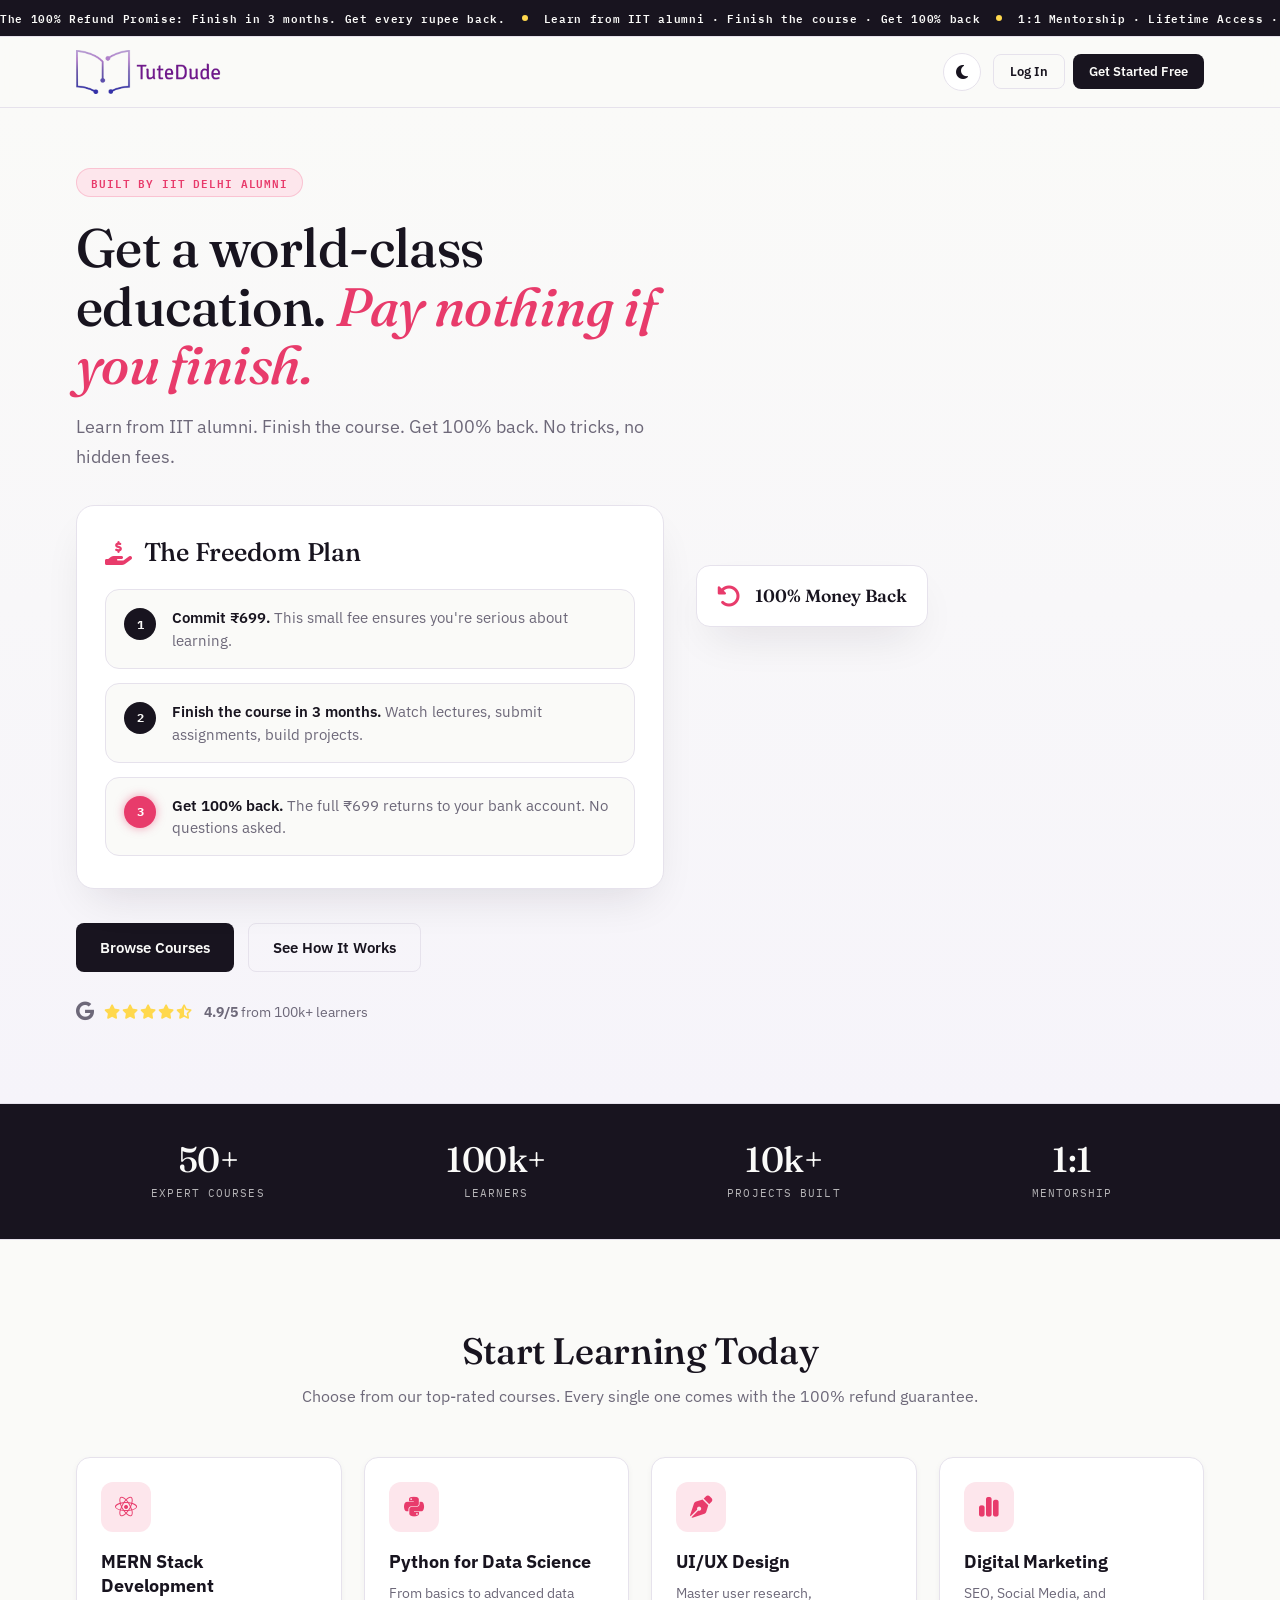
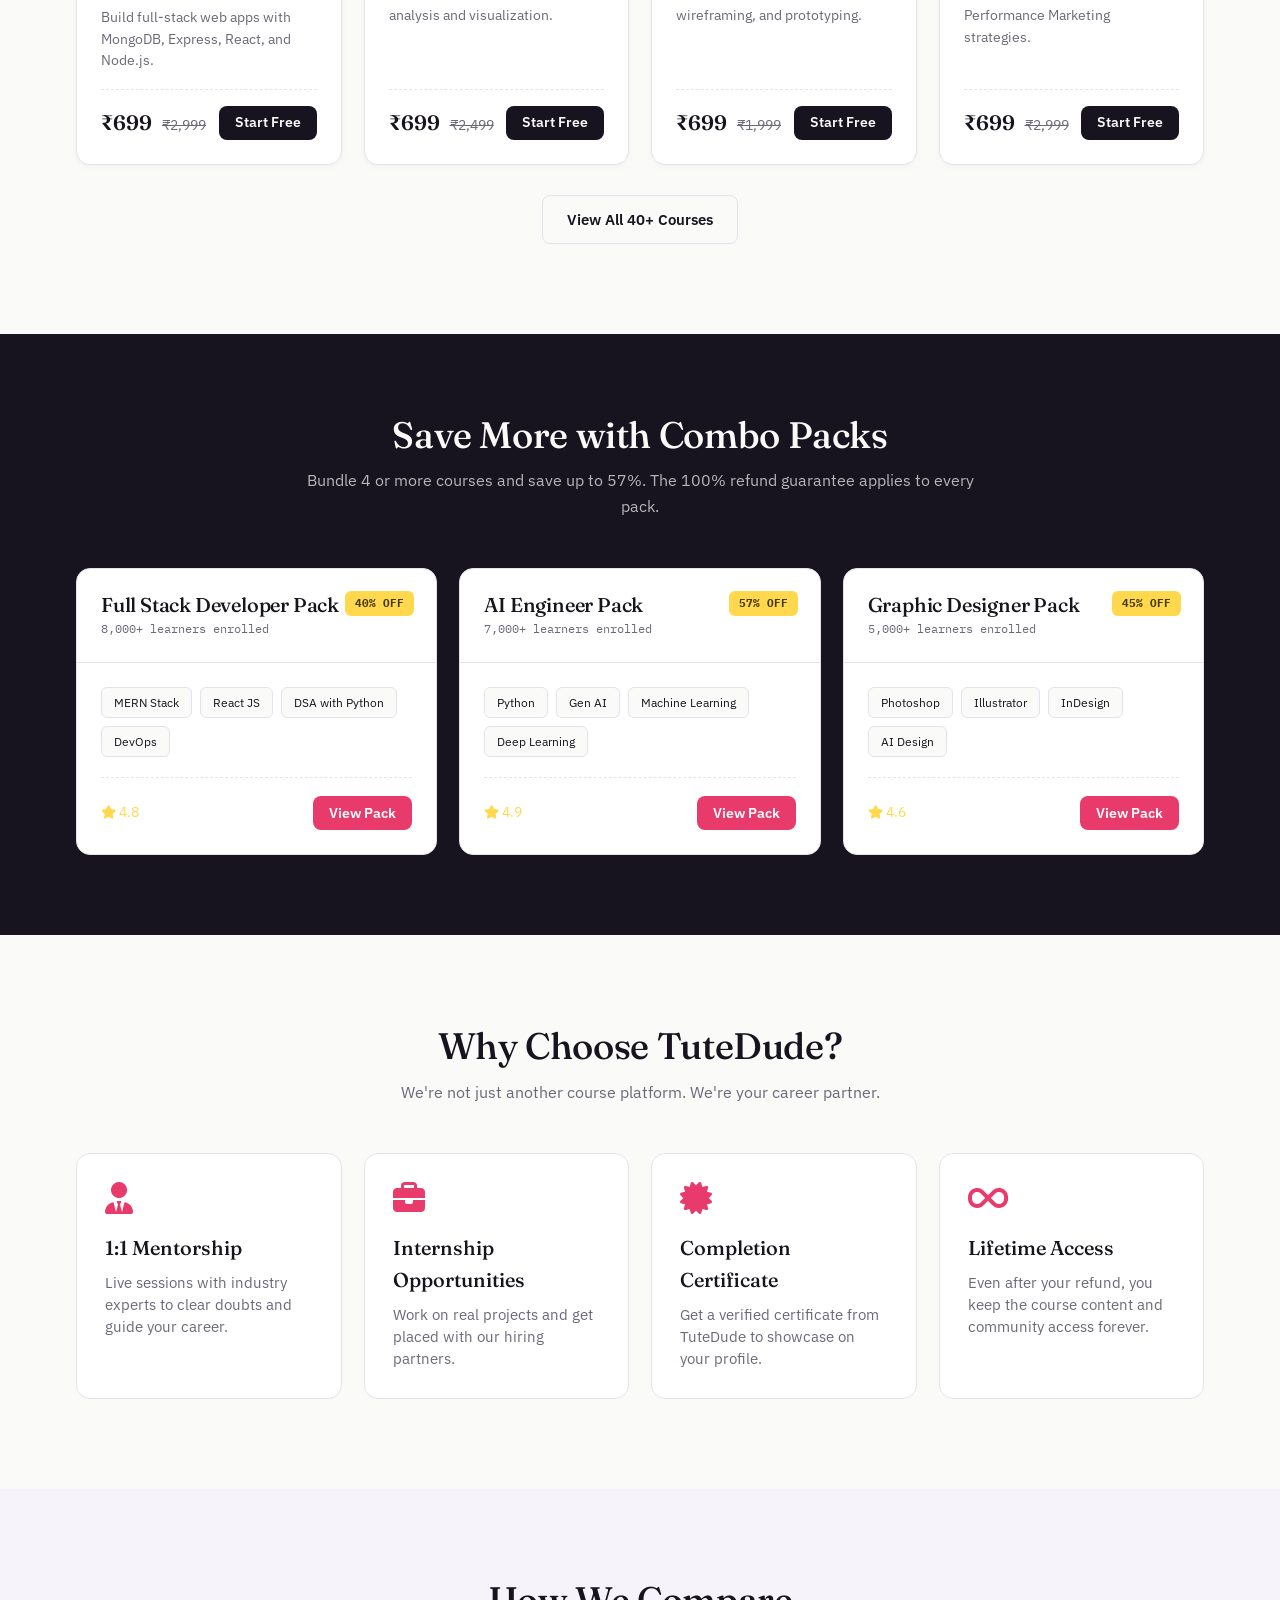
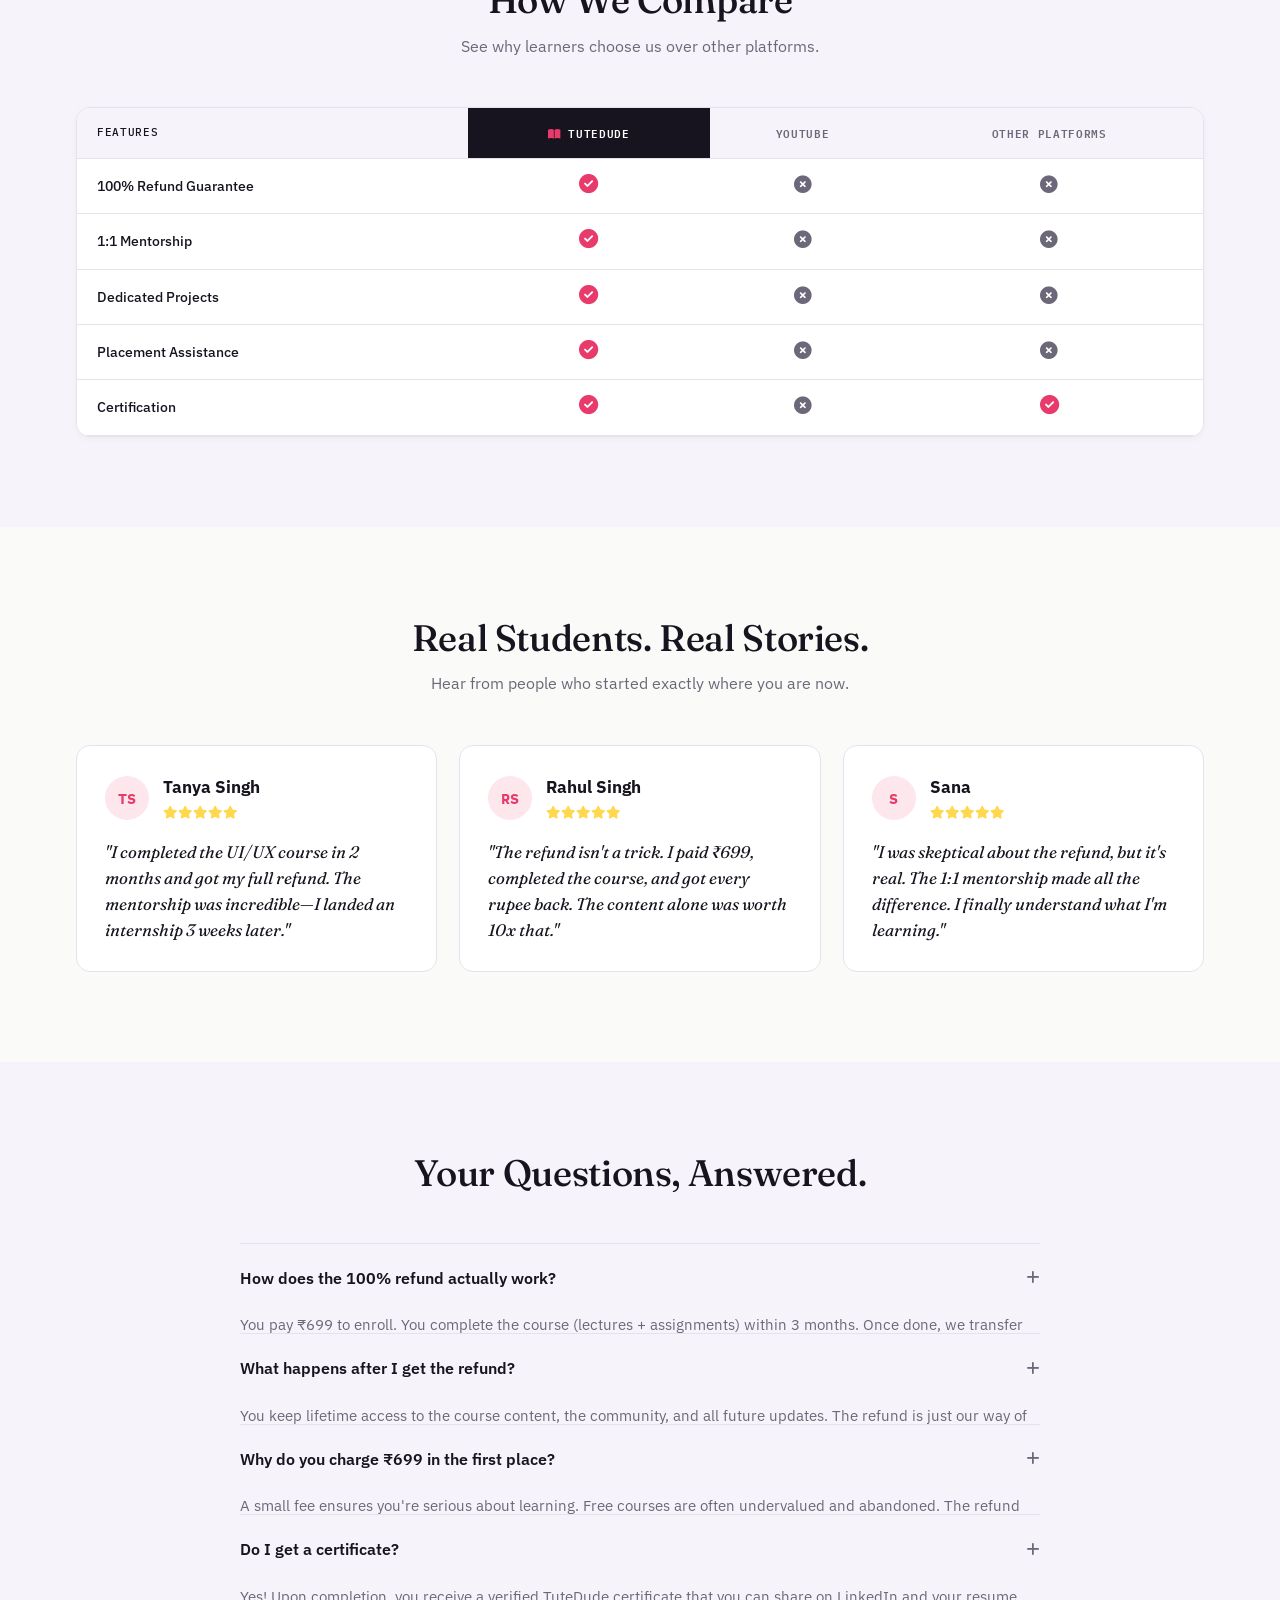
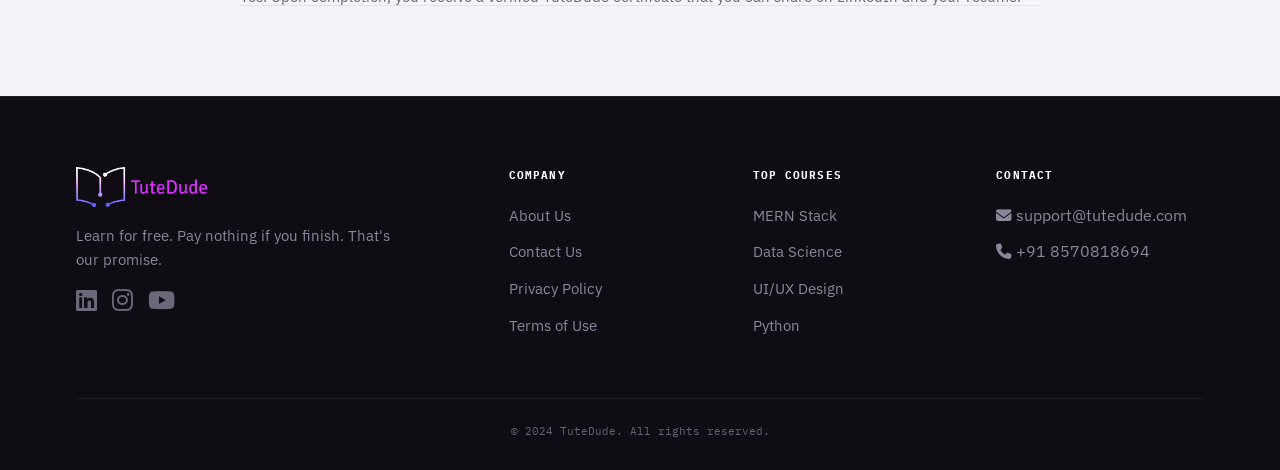
==== commit e69dbeb1: "update" ====
--- a/index.html
+++ b/index.html
@@ -161,7 +161,7 @@
                 </div>
             </div>
             <div style="text-align: center; margin-top: 30px;">
-                <a href="courses.html" class="btn btn-outline">View All 77+ Courses</a>
+                <a href="courses.html" class="btn btn-outline">View All 40+ Courses</a>
             </div>
         </div>
     </section>
--- a/style.css
+++ b/style.css
@@ -331,7 +331,7 @@
 }
 
 /* =========================================
-   REFUND PROMISE BOX
+   REFUND PROMISE BOX (HOME HERO)
    ========================================= */
 .refund-promise-box {
     background-color: var(--panel);
@@ -518,7 +518,7 @@
 }
 
 /* =========================================
-   COURSE CARDS
+   COURSE CARDS (HOME)
    ========================================= */
 .courses-grid { display: grid; grid-template-columns: 1fr; gap: 22px; }
 .course-card {
@@ -1125,63 +1125,6 @@
     max-width: 270px;
 }
 .course-switcher-box select option { background: var(--panel); color: var(--ink); }
-
-.enroll-card {
-    background-color: var(--panel);
-    border: 1px solid var(--line);
-    border-radius: var(--radius-lg);
-    padding: 28px;
-    box-shadow: var(--shadow-lg);
-    position: sticky;
-    top: 90px;
-}
-.enroll-price {
-    font-family: var(--serif);
-    font-size: 2.2rem;
-    font-weight: 600;
-    color: var(--ink);
-    margin-bottom: 6px;
-}
-.enroll-price span {
-    font-family: var(--sans);
-    font-size: 1rem;
-    color: var(--ink-soft);
-    text-decoration: line-through;
-    font-weight: 400;
-    margin-left: 8px;
-}
-.enroll-discount-text {
-    font-family: var(--mono);
-    font-size: 11.5px;
-    color: var(--accent);
-    font-weight: 700;
-    margin-bottom: 18px;
-    letter-spacing: 0.04em;
-}
-.refund-highlight {
-    background-color: var(--accent-soft);
-    border: 1px dashed color-mix(in srgb, var(--accent) 35%, transparent);
-    border-radius: var(--radius-sm);
-    padding: 16px;
-    margin: 20px 0;
-    display: flex;
-    align-items: flex-start;
-    gap: 12px;
-}
-.refund-highlight i { font-size: 1.4rem; margin-top: 2px; color: var(--accent); }
-.refund-highlight div { font-size: 0.88rem; line-height: 1.45; }
-.refund-highlight strong { display: block; font-weight: 700; color: var(--ink); margin-bottom: 4px; }
-.refund-highlight p { color: var(--ink-soft); margin: 0; }
-.enroll-card ul { margin: 20px 0; padding: 0; }
-.enroll-card ul li {
-    display: flex;
-    align-items: center;
-    gap: 10px;
-    font-size: 0.92rem;
-    margin-bottom: 12px;
-    color: var(--ink-soft);
-}
-.enroll-card ul li i { color: var(--accent); width: 16px; }
 
 .content-section { margin-bottom: 44px; }
 .content-section h3 {
@@ -1232,6 +1175,237 @@
     background-color: color-mix(in srgb, var(--badge-color) 20%, transparent);
     color: color-mix(in srgb, var(--badge-color) 85%, #fff);
     border-color: color-mix(in srgb, var(--badge-color) 35%, transparent);
+}
+
+/* =========================================
+   ENROLL CARD — REFUND VOUCHER
+   ========================================= */
+.enroll-sidebar {
+    align-self: start;
+    position: sticky;
+    top: 90px;
+}
+
+.voucher-card {
+    background-color: var(--panel);
+    border: 1px solid var(--line);
+    border-radius: 16px;
+    box-shadow: var(--shadow-lg);
+    overflow: hidden;
+    position: relative;
+    font-family: var(--sans);
+}
+
+/* ---------- Top half ---------- */
+.voucher-top {
+    padding: 28px 26px 22px;
+    overflow: visible;
+}
+
+.voucher-org {
+    display: block;
+    font-family: var(--mono);
+    font-size: 11px;
+    font-weight: 600;
+    letter-spacing: 0.14em;
+    color: var(--ink-soft);
+    text-transform: uppercase;
+    margin-bottom: 14px;
+}
+
+.voucher-title-row {
+    display: flex;
+    justify-content: space-between;
+    align-items: flex-start;
+    gap: 14px;
+    margin-bottom: 10px;
+    flex-wrap: nowrap;
+}
+
+/* Higher specificity so the global h2 serif rule doesn't win */
+.voucher-card .voucher-title,
+.voucher-card h2.voucher-title {
+    font-family: var(--sans);
+    font-weight: 700;
+    font-size: 1.65rem;
+    line-height: 1.1;
+    color: var(--ink);
+    letter-spacing: -0.025em;
+    margin: 0;
+    padding: 0;
+    flex: 1 1 auto;
+    min-width: 0;
+    max-width: none;
+    word-break: break-word;
+}
+
+/* Refunded stamp */
+.voucher-stamp {
+    display: inline-block;
+    transform: rotate(-6deg);
+    border: 2px solid var(--accent);
+    border-radius: 6px;
+    padding: 5px 11px;
+    font-family: var(--mono);
+    font-size: 11px;
+    font-weight: 700;
+    letter-spacing: 0.08em;
+    color: var(--accent);
+    background: color-mix(in srgb, var(--accent) 6%, transparent);
+    box-shadow: 0 2px 8px color-mix(in srgb, var(--accent) 12%, transparent);
+    white-space: nowrap;
+    flex: 0 0 auto;
+    align-self: flex-start;
+    margin-top: 2px;
+    line-height: 1.2;
+}
+
+.voucher-sub {
+    font-family: var(--mono);
+    font-size: 11px;
+    letter-spacing: 0.06em;
+    color: var(--ink-soft);
+    text-transform: uppercase;
+    margin: 0 0 26px;
+}
+
+/* Feature rows */
+.voucher-rows {
+    display: flex;
+    flex-direction: column;
+    gap: 4px;
+}
+
+.voucher-row {
+    display: flex;
+    justify-content: space-between;
+    align-items: center;
+    padding: 10px 0;
+}
+
+.v-label {
+    font-family: var(--mono);
+    font-size: 13px;
+    color: var(--ink-soft);
+    letter-spacing: 0.01em;
+}
+
+.v-value {
+    font-size: 14px;
+    font-weight: 700;
+    color: var(--ink);
+    letter-spacing: 0.01em;
+}
+
+/* ---------- Perforation divider ---------- */
+.voucher-divider {
+    position: relative;
+    height: 20px;
+    display: flex;
+    align-items: center;
+    margin: 0;
+}
+
+.dashed-line {
+    flex: 1;
+    border-top: 1.5px dashed var(--line);
+    margin: 0 12px;
+}
+
+.notch {
+    width: 18px;
+    height: 18px;
+    border-radius: 50%;
+    background-color: var(--canvas);
+    position: absolute;
+    top: 50%;
+    transform: translateY(-50%);
+    z-index: 2;
+}
+.notch-left {
+    left: -9px;
+    border-right: 1px solid var(--line);
+    box-shadow: inset -2px 0 3px rgba(24, 20, 31, 0.04);
+}
+.notch-right {
+    right: -9px;
+    border-left: 1px solid var(--line);
+    box-shadow: inset 2px 0 3px rgba(24, 20, 31, 0.04);
+}
+
+[data-theme="dark"] .notch {
+    box-shadow: none;
+}
+
+/* ---------- Bottom half ---------- */
+.voucher-bottom {
+    padding: 22px 26px 28px;
+}
+
+.voucher-refund-row {
+    display: flex;
+    justify-content: space-between;
+    align-items: baseline;
+    margin-bottom: 20px;
+}
+
+.refund-label {
+    font-family: var(--sans);
+    font-weight: 700;
+    font-size: 1.35rem;
+    color: var(--ink);
+    letter-spacing: -0.01em;
+}
+
+.refund-value {
+    font-family: var(--sans);
+    font-weight: 800;
+    font-size: 1.75rem;
+    color: var(--accent);
+    letter-spacing: -0.02em;
+}
+
+/* Highlight panel */
+.voucher-highlight {
+    background-color: var(--accent-soft);
+    border-radius: 14px;
+    padding: 26px 20px;
+    text-align: center;
+}
+
+.voucher-highlight-main {
+    font-family: var(--sans);
+    font-weight: 800;
+    font-size: 1.7rem;
+    color: var(--accent);
+    letter-spacing: -0.02em;
+    line-height: 1.15;
+    margin-bottom: 10px;
+}
+
+.voucher-highlight-sub {
+    font-family: var(--mono);
+    font-size: 11.5px;
+    line-height: 1.6;
+    color: var(--ink-soft);
+    margin: 0;
+    letter-spacing: 0.01em;
+}
+
+/* Mobile */
+@media (max-width: 1023px) {
+    .enroll-sidebar {
+        position: static;
+    }
+}
+
+@media (max-width: 767px) {
+    .voucher-top { padding: 22px 20px 18px; }
+    .voucher-bottom { padding: 18px 20px 22px; }
+    .voucher-card .voucher-title,
+    .voucher-card h2.voucher-title { font-size: 1.45rem; }
+    .voucher-highlight-main { font-size: 1.45rem; }
+    .refund-value { font-size: 1.5rem; }
 }
 
 /* ============================================================
